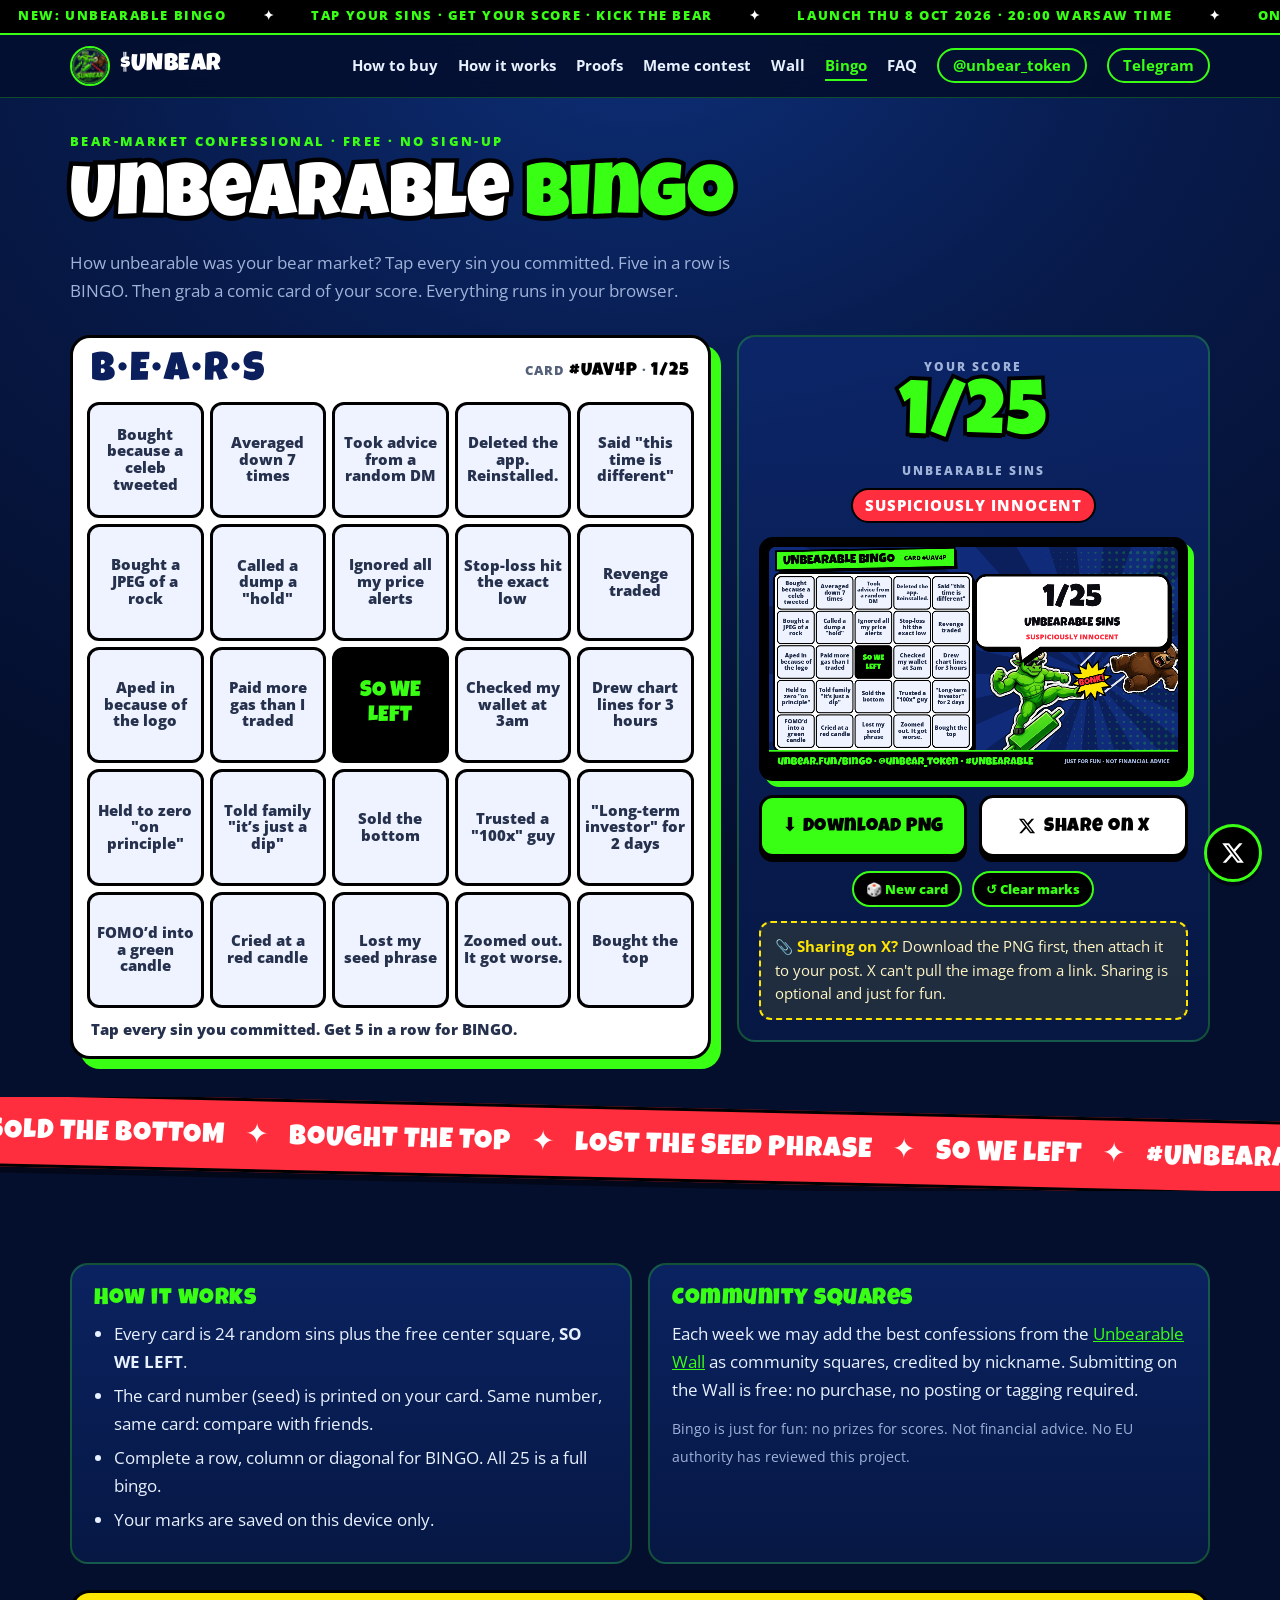
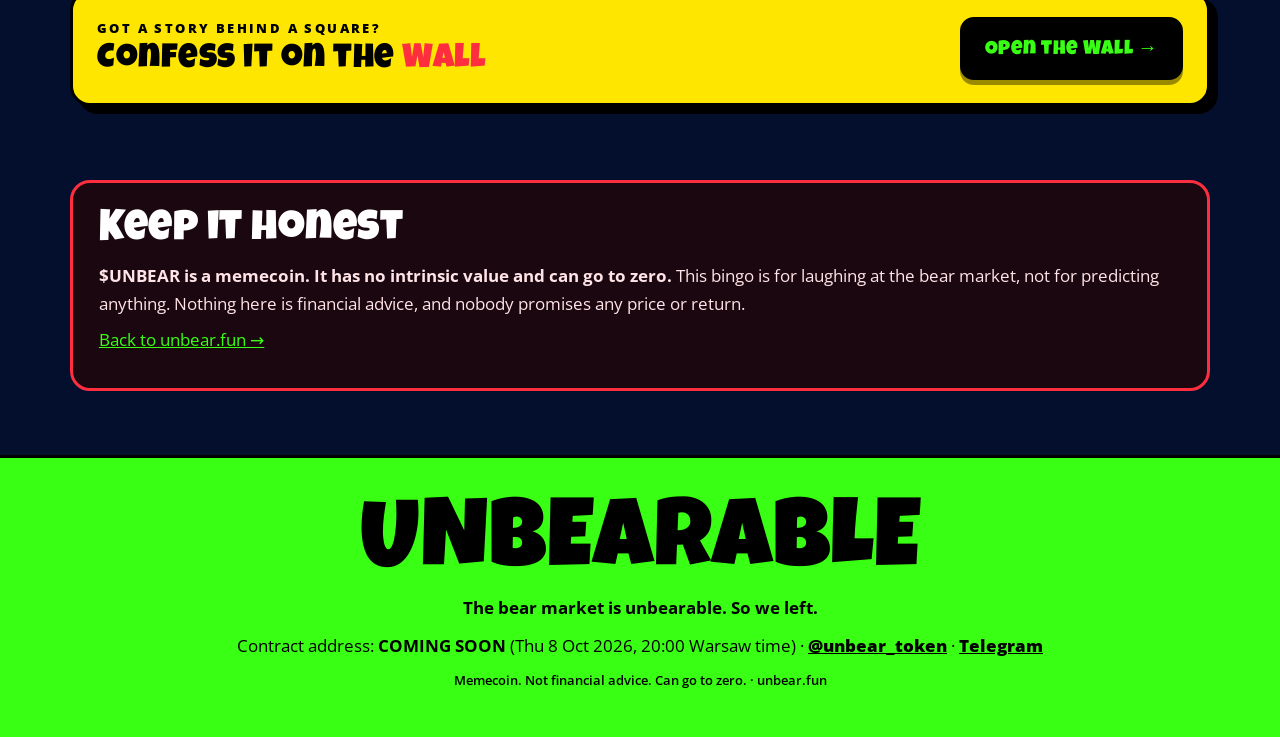
==== bingo.html @ 43e9d3fc "Add Unbearable Bingo: seeded 5x5 bear-market sin card with shareable 1200x675 PNG - bingo.html + bin" ====
<!doctype html>
<html lang="en">
<head>
<meta charset="utf-8">
<meta name="viewport" content="width=device-width, initial-scale=1, viewport-fit=cover">
<title>Unbearable Bingo: how unbearable was your bear market? | $UNBEAR</title>
<meta name="description" content="A 5x5 bingo card of bear-market sins. Tap what you did, get your score and a comic card to share. Free, runs in your browser. #UNBEARABLE">
<meta name="theme-color" content="#040f2e">
<meta name="robots" content="index, follow">
<link rel="canonical" href="https://unbear.fun/bingo.html">
<meta property="og:type" content="website">
<meta property="og:site_name" content="Unbearable ($UNBEAR)">
<meta property="og:url" content="https://unbear.fun/bingo.html">
<meta property="og:title" content="Unbearable Bingo: how unbearable was your bear market?">
<meta property="og:description" content="Sold the bottom? Checked charts at a wedding? Score your bear-market sins out of 25.">
<meta property="og:image" content="https://unbear.fun/og-bingo.jpg">
<meta property="og:image:width" content="1200">
<meta property="og:image:height" content="630">
<meta property="og:image:alt" content="Comic bingo card of bear-market sins with a score, while a green bull kicks a bear out of the frame">
<meta name="twitter:card" content="summary_large_image">
<meta name="twitter:site" content="@unbear_token">
<meta name="twitter:title" content="Unbearable Bingo">
<meta name="twitter:description" content="How unbearable was your bear market? Score your sins out of 25.">
<meta name="twitter:image" content="https://unbear.fun/og-bingo.jpg">
<link rel="icon" href="favicon.ico" sizes="any">
<link rel="icon" type="image/png" sizes="32x32" href="favicon-32.png">
<link rel="apple-touch-icon" href="apple-touch-icon.png">
<link rel="manifest" href="site.webmanifest">
<link rel="preload" href="fonts/luckiest-guy.woff2" as="font" type="font/woff2" crossorigin>
<link rel="preload" href="fonts/opensans-latin.woff2" as="font" type="font/woff2" crossorigin>
<link rel="preload" href="assets/bull_sticker.webp" as="image">
<link rel="preload" href="assets/bear_sticker.webp" as="image">
<link rel="stylesheet" href="styles.css">
</head>
<body class="wall-page bingo-page">
<a class="skip" href="#main">Skip to content</a>

<div class="ticker" aria-label="Announcements">
  <div><span>New: Unbearable Bingo</span><span>Tap your sins · Get your score · Kick the bear</span><span>Launch Thu 8 Oct 2026 · 20:00 Warsaw time</span><span>Only trust unbear.fun + @unbear_token</span><span>Not financial advice</span></div>
  <div aria-hidden="true"><span>New: Unbearable Bingo</span><span>Tap your sins · Get your score · Kick the bear</span><span>Launch Thu 8 Oct 2026 · 20:00 Warsaw time</span><span>Only trust unbear.fun + @unbear_token</span><span>Not financial advice</span></div>
</div>

<header class="hdr"><div class="wrap">
  <a class="brand display" href="./"><img src="favicon-32.png" srcset="icon-192.png 2x" alt="" width="40" height="40">$UNBEAR</a>
  <nav class="links" aria-label="Main"><a href="./#buy">How to buy</a><a href="./#how">How it works</a><a href="./#proofs">Proofs</a><a href="./#contest">Meme contest</a><a href="wall.html">Wall</a><a href="bingo.html" aria-current="page">Bingo</a><a href="./#faq">FAQ</a><a class="xbtn" href="https://x.com/unbear_token" target="_blank" rel="noopener">@unbear_token</a><a class="xbtn" href="https://t.me/unbear_fun" target="_blank" rel="noopener">Telegram</a></nav>
  <button class="burger" type="button" aria-label="Open menu" aria-expanded="false" aria-controls="mmenu"><i></i></button>
</div></header>

<nav class="mmenu" id="mmenu" aria-label="Mobile menu">
  <a href="./#buy"><span>01</span>How to buy</a>
  <a href="./#how"><span>02</span>How it works</a>
  <a href="./#proofs"><span>03</span>Proofs</a>
  <a href="./#contest"><span>04</span>Meme contest</a>
  <a href="wall.html"><span>05</span>The Wall</a>
  <a href="bingo.html" aria-current="page"><span>06</span>Bingo</a>
  <a href="./#faq"><span>07</span>FAQ</a>
  <a href="https://x.com/unbear_token" target="_blank" rel="noopener"><span>08</span>Follow on X</a>
  <a href="https://t.me/unbear_fun" target="_blank" rel="noopener"><span>09</span>Telegram</a>
  <img class="mbear" src="assets/bear_sticker.webp" alt="" width="420" height="399" loading="lazy">
  <div class="mfoot">Contract address: <strong style="color:var(--neon)">COMING SOON</strong> · Thu 8 Oct 2026, 20:00 Warsaw time</div>
</nav>

<main id="main">
<section class="wall-hero" id="play"><div class="wrap">
  <span class="kicker">Bear-market confessional · free · no sign-up</span>
  <h1 class="display wall-title">Unbearable <em>Bingo</em></h1>
  <p class="lead">How unbearable was your bear market? Tap every sin you committed. Five in a row is BINGO. Then grab a comic card of your score. Everything runs in your browser.</p>

  <div class="bingo">
    <div class="bboard">
      <div class="bhead"><span class="display">B·E·A·R·S</span><span class="bseedlbl">Card <b id="bseed">#-----</b> · <b id="bscore2">1/25</b></span></div>
      <div class="bgrid" id="bgrid" role="group" aria-label="Bingo card: tap the sins you committed"></div>
      <p class="bstatus" id="bstatus" role="status" aria-live="polite"></p>
    </div>

    <div class="card bside">
      <div class="bscorebox"><span class="lbl">Your score</span><b class="display" id="bscore">1/25</b><span class="lbl">unbearable sins</span><span class="verdict" id="bverdict">SUSPICIOUSLY INNOCENT</span></div>
      <div class="cardframe"><canvas id="bcard" width="1200" height="675" role="img" aria-label="Preview of your shareable bingo card image"></canvas></div>
      <div class="actions">
        <button class="btn btn-g" type="button" id="dl">⬇ Download PNG</button>
        <a class="btn btn-x" id="xshare" href="https://x.com/intent/post" target="_blank" rel="noopener"><svg viewBox="0 0 24 24" aria-hidden="true"><path d="M18.244 2.25h3.308l-7.227 8.26 8.502 11.24H16.17l-5.214-6.817L4.99 21.75H1.68l7.73-8.835L1.254 2.25H8.08l4.713 6.231zm-1.161 17.52h1.833L7.084 4.126H5.117z"/></svg>Share on X</a>
        <button class="btn btn-o2" type="button" id="wshare" hidden>📲 Share image</button>
      </div>
      <div class="bctl"><button type="button" class="reroll" id="bnew">🎲 New card</button><button type="button" class="reroll" id="breset">↺ Clear marks</button></div>
      <p class="attach">📎 <strong>Sharing on X?</strong> Download the PNG first, then attach it to your post. X can't pull the image from a link. Sharing is optional and just for fun.</p>
    </div>
  </div>
</div></section>

<div class="bandwrap"><div class="band alt" aria-hidden="true"><div><span>SOLD THE BOTTOM<i>✦</i>BOUGHT THE TOP<i>✦</i>LOST THE SEED PHRASE<i>✦</i>SO WE LEFT<i>✦</i>#UNBEARABLE<i>✦</i>NOT FINANCIAL ADVICE<i>✦</i></span></div><div><span>SOLD THE BOTTOM<i>✦</i>BOUGHT THE TOP<i>✦</i>LOST THE SEED PHRASE<i>✦</i>SO WE LEFT<i>✦</i>#UNBEARABLE<i>✦</i>NOT FINANCIAL ADVICE<i>✦</i></span></div></div></div>

<section id="how-bingo"><div class="wrap">
  <div class="split">
    <div class="card">
      <h3>How it works</h3>
      <ul class="clean">
        <li>Every card is 24 random sins plus the free center square, <strong>SO WE LEFT</strong>.</li>
        <li>The card number (seed) is printed on your card. Same number, same card: compare with friends.</li>
        <li>Complete a row, column or diagonal for BINGO. All 25 is a full bingo.</li>
        <li>Your marks are saved on this device only.</li>
      </ul>
    </div>
    <div class="card">
      <h3>Community squares</h3>
      <p>Each week we may add the best confessions from the <a href="wall.html">Unbearable Wall</a> as community squares, credited by nickname. Submitting on the Wall is free: no purchase, no posting or tagging required.</p>
      <small>Bingo is just for fun: no prizes for scores. Not financial advice. No EU authority has reviewed this project.</small>
    </div>
  </div>
  <div class="wallmini">
    <div><span class="kicker">Got a story behind a square?</span><h3 class="display">Confess it on the <em>Wall</em></h3></div>
    <a class="btn btn-g" href="wall.html">Open the Wall →</a>
  </div>
</div></section>

<section class="wall-back" style="padding-top:10px"><div class="wrap">
  <div class="disclaimer">
    <h2 class="display">Keep it honest</h2>
    <p><strong>$UNBEAR is a memecoin. It has no intrinsic value and can go to zero.</strong> This bingo is for laughing at the bear market, not for predicting anything. Nothing here is financial advice, and nobody promises any price or return.</p>
    <p><a href="./">Back to unbear.fun →</a></p>
  </div>
</div></section>
</main>

<footer><div class="wrap">
  <div class="big display">UNBEARABLE</div>
  <div style="font-weight:700">The bear market is unbearable. So we left.</div>
  <div style="margin-top:10px">Contract address: <strong>COMING SOON</strong> (Thu 8 Oct 2026, 20:00 Warsaw time) · <a href="https://x.com/unbear_token" target="_blank" rel="noopener">@unbear_token</a> · <a href="https://t.me/unbear_fun" target="_blank" rel="noopener">Telegram</a></div>
  <div class="fine">Memecoin. Not financial advice. Can go to zero. · unbear.fun</div>
</div></footer>

<a class="fab" href="https://x.com/unbear_token" target="_blank" rel="noopener" aria-label="$UNBEAR on X (@unbear_token)"><svg viewBox="0 0 24 24" aria-hidden="true"><path d="M18.244 2.25h3.308l-7.227 8.26 8.502 11.24H16.17l-5.214-6.817L4.99 21.75H1.68l7.73-8.835L1.254 2.25H8.08l4.713 6.231zm-1.161 17.52h1.833L7.084 4.126H5.117z"/></svg></a>

<nav class="bnav" aria-label="Quick navigation">
  <a href="./"><svg viewBox="0 0 24 24" aria-hidden="true"><path d="M3 11l9-7 9 7v9a1 1 0 0 1-1 1h-5v-6H9v6H4a1 1 0 0 1-1-1z"/></svg>Home</a>
  <a href="./#proofs"><svg viewBox="0 0 24 24" aria-hidden="true"><path d="M12 3l8 4v5c0 5-3.5 8-8 9-4.5-1-8-4-8-9V7z"/><path d="M9 12l2 2 4-4"/></svg>Proofs</a>
  <a href="./#buy" class="buy"><b><svg viewBox="0 0 24 24" aria-hidden="true"><path d="M6 6h15l-1.5 9h-12z"/><path d="M6 6L5 3H2"/><circle cx="9" cy="20" r="1.5"/><circle cx="18" cy="20" r="1.5"/></svg></b><span>Buy</span></a>
  <a href="wall.html"><svg viewBox="0 0 24 24" aria-hidden="true"><path d="M4 5h16v11H9l-5 4z"/><path d="M8 9h8M8 12h5"/></svg>Wall</a>
  <a href="bingo.html" class="on" aria-current="page"><svg viewBox="0 0 24 24" aria-hidden="true"><rect x="3" y="3" width="18" height="18" rx="3"/><path d="M9 3v18M15 3v18M3 9h18M3 15h18"/></svg>Bingo</a>
  <a href="https://x.com/unbear_token" target="_blank" rel="noopener"><svg class="xlogo" viewBox="0 0 24 24" aria-hidden="true"><path d="M18.244 2.25h3.308l-7.227 8.26 8.502 11.24H16.17l-5.214-6.817L4.99 21.75H1.68l7.73-8.835L1.254 2.25H8.08l4.713 6.231zm-1.161 17.52h1.833L7.084 4.126H5.117z"/></svg>Follow</a>
</nav>
<div class="toast" id="toast" role="status" aria-live="polite"></div>
<script src="bingo.js" defer></script>
</body>
</html>
---- styles.css ----
/* Fonts: Luckiest Guy (Astigmatic, Apache 2.0), Open Sans (SIL OFL 1.1, from the BleameX theme typography) */
@font-face{font-family:"Luckiest Guy";src:url(fonts/luckiest-guy.woff2) format("woff2");font-display:swap}
@font-face{font-family:"Open Sans";font-weight:300 800;font-display:swap;src:url(fonts/opensans-latin.woff2) format("woff2");unicode-range:U+0000-00FF,U+0131,U+0152-0153,U+02BB-02BC,U+02C6,U+02DA,U+02DC,U+0304,U+0308,U+0329,U+2000-206F,U+20AC,U+2122,U+2191,U+2193,U+2212,U+2215,U+FEFF,U+FFFD}
@font-face{font-family:"Open Sans";font-weight:300 800;font-display:swap;src:url(fonts/opensans-latin-ext.woff2) format("woff2");unicode-range:U+0100-02BA,U+02BD-02C5,U+02C7-02CC,U+02CE-02D7,U+02DD-02FF,U+1D00-1DBF,U+1E00-1E9F,U+1EF2-1EFF,U+2020,U+20A0-20AB,U+20AD-20C0,U+2113,U+2C60-2C7F,U+A720-A7FF}

/* Brand tokens + motion tokens borrowed from the BleameX (Dawn-based) theme */
:root{
  --navy:#040f2e;--navy2:#071a4a;--neon:#39ff14;--mint:#eaffe3;--red:#ff2e3f;--yellow:#ffe600;--text:#e8f1ff;--muted:#9fb3d9;--line:rgba(57,255,20,.25);
  --page-width:1180px;--media-radius:22px;--card-radius:18px;
  --duration-short:100ms;--duration-default:200ms;--duration-medium:300ms;--duration-long:500ms;--duration-extra-long:600ms;--duration-extended:3s;
  --ease-out-slow:cubic-bezier(0,0,.3,1);
  --animation-slide-in:slideIn var(--duration-extra-long) var(--ease-out-slow) forwards;
  --animation-fade-in:fadeIn var(--duration-extra-long) var(--ease-out-slow);
  --marquee-speed:28s;--nav-h:62px;--bottom-nav-h:0px;
}
*{box-sizing:border-box}
html{scroll-behavior:smooth;background:var(--navy);-webkit-text-size-adjust:100%;overflow-x:hidden}
@supports (overflow:clip){html{overflow-x:clip}}
body{margin:0;min-height:100vh;background:var(--navy) radial-gradient(ellipse 1400px 1100px at 50% 0,#0d2f78 0%,var(--navy2) 40%,var(--navy) 80%) no-repeat;color:var(--text);font:400 17px/1.65 "Open Sans",system-ui,-apple-system,"Segoe UI",Roboto,Arial,sans-serif;padding-bottom:var(--bottom-nav-h)}
body::before{content:"";position:fixed;inset:0;pointer-events:none;background-image:linear-gradient(rgba(57,255,20,.05) 1px,transparent 1px),linear-gradient(90deg,rgba(57,255,20,.05) 1px,transparent 1px);background-size:48px 48px;z-index:-1}
a{color:var(--neon)}
img{max-width:100%}
button{font:inherit}
.wrap{max-width:var(--page-width);margin:0 auto;padding:0 20px}
.display{font-family:"Luckiest Guy",Impact,system-ui,sans-serif;letter-spacing:.5px;font-weight:400}
.stroke{paint-order:stroke fill;-webkit-text-stroke:.14em #000;text-shadow:0 .08em 0 #000}
.sr{position:absolute!important;width:1px;height:1px;overflow:hidden;clip:rect(0 0 0 0);white-space:nowrap}
.skip{position:absolute;left:-999px;top:0;background:var(--neon);color:#000;padding:8px 12px;z-index:100}
.skip:focus{left:8px;top:8px}
:focus-visible{outline:3px solid var(--yellow);outline-offset:3px}

/* Announcement ticker (BleameX "Scrolling Banner" marquee) */
.ticker{display:flex;overflow:hidden;white-space:nowrap;background:#000;color:var(--neon);border-bottom:2px solid var(--neon);font:800 12.5px/1 "Open Sans",sans-serif;letter-spacing:1.6px;text-transform:uppercase}
.ticker>div{display:flex;flex-shrink:0;align-items:center;will-change:transform;animation:marquee-left var(--marquee-speed) linear infinite}
.ticker:hover>div{animation-play-state:paused}
.ticker span{display:inline-flex;align-items:center;padding:10px 18px}
.ticker span::after{content:"✦";margin-left:36px;color:#fff}
@keyframes marquee-left{0%{transform:translate(0)}to{transform:translate(-100%)}}
@keyframes marquee-right{0%{transform:translate(-100%)}to{transform:translate(0)}}

/* Header */
.hdr{position:sticky;top:0;z-index:30;background:rgba(4,15,46,.9);backdrop-filter:blur(10px);-webkit-backdrop-filter:blur(10px);border-bottom:1px solid var(--line)}
.hdr .wrap{display:flex;align-items:center;justify-content:space-between;height:var(--nav-h);gap:12px}
.brand{display:flex;align-items:center;gap:10px;text-decoration:none;color:#fff;font-size:24px;flex-shrink:0}
.brand img{width:40px;height:40px;border-radius:50%;border:2px solid var(--neon)}
.links{display:flex;gap:20px;font-weight:700;font-size:14.5px;align-items:center}
.links a{color:var(--text);text-decoration:none;position:relative}
.links a:not(.xbtn)::after{content:"";position:absolute;left:0;right:0;bottom:-4px;height:2px;background:var(--neon);transform:scaleX(0);transform-origin:left;transition:transform var(--duration-medium) var(--ease-out-slow)}
.links a:hover::after{transform:scaleX(1)}
.xbtn{border:2px solid var(--neon);border-radius:999px;padding:4px 14px;color:var(--neon)!important}
.burger{display:none;width:48px;height:48px;border-radius:14px;border:2px solid var(--neon);background:#000;align-items:center;justify-content:center;cursor:pointer;padding:0}
.burger i,.burger i::before,.burger i::after{display:block;width:22px;height:3px;border-radius:3px;background:var(--neon);position:relative;transition:transform var(--duration-medium) ease,background var(--duration-medium)}
.burger i::before,.burger i::after{content:"";position:absolute;left:0}
.burger i::before{top:-7px}.burger i::after{top:7px}
.menu-open .burger i{background:transparent}
.menu-open .burger i::before{transform:translateY(7px) rotate(45deg)}
.menu-open .burger i::after{transform:translateY(-7px) rotate(-45deg)}

/* Full-screen menu (mobile) */
.mmenu{position:fixed;inset:0;overflow:hidden;z-index:25;background:radial-gradient(circle at 80% 0,#0d2f78,var(--navy) 70%);padding:calc(var(--nav-h) + 30px) 26px 40px;display:flex;flex-direction:column;gap:6px;clip-path:circle(0 at calc(100% - 44px) 31px);transition:clip-path .55s var(--ease-out-slow),visibility 0s .55s;visibility:hidden;overflow-y:auto}
.menu-open .mmenu{clip-path:circle(150% at calc(100% - 44px) 31px);visibility:visible;transition:clip-path .55s var(--ease-out-slow)}
.mmenu a{font-family:"Luckiest Guy",Impact,sans-serif;font-size:42px;line-height:1.25;color:#fff;text-decoration:none;opacity:0;transform:translateX(-30px);transition:opacity .4s ease,transform .4s var(--ease-out-slow)}
.mmenu a span{color:var(--neon);font-size:18px;margin-right:12px;vertical-align:middle;font-family:"Open Sans",sans-serif;font-weight:800}
.menu-open .mmenu a{opacity:1;transform:none}
.menu-open .mmenu a:nth-child(1){transition-delay:.12s}.menu-open .mmenu a:nth-child(2){transition-delay:.17s}.menu-open .mmenu a:nth-child(3){transition-delay:.22s}.menu-open .mmenu a:nth-child(4){transition-delay:.27s}.menu-open .mmenu a:nth-child(5){transition-delay:.32s}.menu-open .mmenu a:nth-child(6){transition-delay:.37s}
.mmenu .mfoot{margin-top:auto;color:var(--muted);font-size:14px;position:relative;z-index:1}
.mmenu .mbear{position:absolute;right:-30px;bottom:90px;width:170px;height:auto;opacity:.9;transform:rotate(-14deg)}

/* Hero */
.hero{padding:44px 0 34px;position:relative;overflow-x:clip}
.hero-grid{display:grid;grid-template-columns:1.12fr .88fr;gap:20px;align-items:center}
.hero h1{margin:10px 0 6px;font-size:clamp(46px,6.2vw,92px);white-space:nowrap;line-height:.95;color:var(--neon)}
.hero h1 .l{display:inline-block;animation:drop .7s var(--ease-out-slow) both;animation-delay:calc(var(--i)*45ms)}
@keyframes drop{from{transform:translateY(-40px) rotate(-8deg);opacity:0}to{transform:none;opacity:1}}
.eyebrow{display:inline-flex;align-items:center;gap:8px;font-weight:800;font-size:12.5px;letter-spacing:2px;text-transform:uppercase;border:2px solid var(--neon);border-radius:999px;padding:5px 12px;background:rgba(0,0,0,.35)}
.eyebrow b{width:8px;height:8px;border-radius:50%;background:var(--neon);box-shadow:0 0 0 0 rgba(57,255,20,.7);animation:ping 1.6s infinite}
@keyframes ping{70%{box-shadow:0 0 0 10px rgba(57,255,20,0)}100%{box-shadow:0 0 0 0 rgba(57,255,20,0)}}
.tagline{font-size:clamp(22px,3.4vw,36px);color:#fff;margin:6px 0 0;line-height:1.12}
.tagline span{color:var(--neon)}
.sub{color:var(--muted);margin:16px 0 0;max-width:600px}
.launch{margin:22px 0 0;max-width:600px;background:rgba(2,10,34,.8);border:2px solid var(--line);border-radius:var(--card-radius);padding:14px 16px}
.launch .when{font-size:clamp(19px,2.6vw,26px);color:#fff}
.launch .when b{color:var(--neon);font-weight:400}
.launch .tz{color:var(--muted);font-size:13.5px}
.count{display:flex;gap:10px;margin-top:10px;flex-wrap:wrap}
.count div{min-width:72px;background:#020a22;border:2px solid var(--neon);border-radius:12px;padding:6px 8px;text-align:center}
.count b{display:block;font-family:"Luckiest Guy",Impact,sans-serif;font-weight:400;font-size:30px;line-height:1.1;color:var(--neon);font-variant-numeric:tabular-nums}
.count span{font-size:10.5px;font-weight:700;letter-spacing:1.5px;text-transform:uppercase;color:var(--muted)}
.cta{display:flex;gap:12px;flex-wrap:wrap;margin-top:22px}
.btn{display:inline-flex;align-items:center;justify-content:center;gap:8px;font-family:"Luckiest Guy",Impact,sans-serif;font-size:20px;letter-spacing:.5px;padding:14px 22px 10px;border-radius:14px;border:3px solid #000;text-decoration:none;box-shadow:0 5px 0 #000;transition:transform var(--duration-default) ease,box-shadow var(--duration-default) ease;cursor:pointer;-webkit-tap-highlight-color:transparent}
.btn:active{transform:translateY(4px)!important;box-shadow:0 1px 0 #000}
.btn-g{background:var(--neon);color:#000}
.btn-o{background:transparent;color:var(--neon);border-color:var(--neon);box-shadow:0 5px 0 rgba(57,255,20,.35)}
.stage{position:relative;height:min(480px,86vw);max-width:520px;margin:0 auto;width:100%}
.stage .sun{position:absolute;inset:6% 4%;border-radius:50%;background:radial-gradient(circle,rgba(57,255,20,.3),rgba(57,255,20,0) 65%)}
.stage .ring{position:absolute;inset:14%;border:3px dashed rgba(57,255,20,.35);border-radius:50%;animation:spin 40s linear infinite}
@keyframes spin{to{transform:rotate(360deg)}}
.stage .bull{position:absolute;left:0;bottom:2%;width:66%;height:auto;filter:drop-shadow(0 10px 0 rgba(0,0,0,.5));transform-origin:30% 90%;animation:kick 2.6s ease-in-out infinite;cursor:pointer}
.stage .bear{position:absolute;right:0;top:4%;width:44%;height:auto;filter:drop-shadow(0 10px 0 rgba(0,0,0,.5));animation:fly 2.6s ease-in-out infinite}
.stage .pow{position:absolute;right:28%;top:34%;font-family:"Luckiest Guy",Impact,sans-serif;font-size:clamp(28px,5vw,46px);color:var(--yellow);paint-order:stroke fill;-webkit-text-stroke:6px #000;transform:rotate(-12deg);animation:pow 2.6s ease-in-out infinite;pointer-events:none}
.stage .badge-spin{position:absolute;left:2%;top:4%;width:118px;height:118px;animation:spin 14s linear infinite}
.stage .badge-spin text{font:800 11px "Open Sans",sans-serif;letter-spacing:0;fill:#fff;text-transform:uppercase}
.stage .badge-spin .dot{fill:var(--neon)}
@keyframes kick{0%,100%{transform:rotate(0)}40%{transform:rotate(-6deg)}50%{transform:rotate(3deg)}}
@keyframes fly{0%,35%{transform:translate(-8%,8%) rotate(0)}55%{transform:translate(6%,-6%) rotate(14deg)}100%{transform:translate(-8%,8%) rotate(0)}}
@keyframes pow{0%,38%{opacity:0;transform:rotate(-12deg) scale(.4)}48%{opacity:1;transform:rotate(-12deg) scale(1.15)}70%{opacity:1;transform:rotate(-12deg) scale(1)}85%,100%{opacity:0}}
.wiggle{animation:wiggle .5s ease-in-out!important}
@keyframes wiggle{25%{transform:rotate(-8deg) scale(1.06)}75%{transform:rotate(8deg) scale(1.06)}}

/* Tilted marquee bands */
.bandwrap{overflow:hidden;padding:10px 0;margin:8px 0}
.band{position:relative;overflow:hidden;background:var(--neon);color:#000;border-top:3px solid #000;border-bottom:3px solid #000;transform:rotate(-1.6deg);margin:0 -12px;z-index:2;box-shadow:0 6px 0 rgba(0,0,0,.45);display:flex}
.band.alt{background:var(--red);color:#fff;transform:rotate(1.3deg)}
.band>div{display:flex;flex-shrink:0;animation:marquee-left 34s linear infinite}
.band.alt>div{animation-name:marquee-right;animation-duration:40s}
.band:hover>div{animation-play-state:paused}
.band span{font-family:"Luckiest Guy",Impact,sans-serif;font-size:clamp(19px,2.8vw,28px);letter-spacing:1px;padding:13px 0 9px;white-space:nowrap}
.band span i{font-style:normal;margin:0 20px}

/* Sections */
section{padding:64px 0;scroll-margin-top:calc(var(--nav-h) + 10px);position:relative}
.kicker{display:inline-block;font-weight:800;font-size:12.5px;letter-spacing:2.4px;text-transform:uppercase;color:var(--neon);margin-bottom:8px}
h2{font-size:clamp(34px,5.6vw,58px);margin:0 0 10px;color:#fff;line-height:1.02}
h2 em{font-style:normal;color:var(--neon)}
.lead{color:var(--muted);margin:0 0 30px;max-width:720px}
.grid{display:grid;gap:16px;grid-template-columns:repeat(auto-fit,minmax(min(100%,240px),1fr))}
.card{position:relative;background:linear-gradient(180deg,rgba(13,40,110,.78),rgba(8,26,74,.78));border:2px solid var(--line);border-radius:var(--card-radius);padding:22px;min-width:0;overflow:hidden}
.card h3{margin:0 0 6px;font-family:"Luckiest Guy",Impact,sans-serif;font-weight:400;font-size:23px;letter-spacing:.5px;color:var(--neon);line-height:1.15}
.card p{margin:0 0 10px}
.card small{color:var(--muted)}
/* "3D lift" hover (pattern adapted from Dawn-based BleameX) + CSS sparkle (mouse pointers only) */
@media (prefers-reduced-motion:no-preference) and (hover:hover){
  .lift{transition:transform var(--duration-long) ease,box-shadow var(--duration-long) ease,border-color var(--duration-long);transform-origin:center}
  .lift:hover{transition:transform var(--duration-extended) ease,box-shadow var(--duration-long) ease;transform:rotate(1deg) translateY(-4px);border-color:rgba(57,255,20,.7);box-shadow:-1rem -1rem 1rem -1rem rgba(0,0,0,.05),1rem 1rem 1rem -1rem rgba(0,0,0,.05),0 2rem 3.5rem -2rem rgba(0,0,0,.8),0 0 0 1px rgba(57,255,20,.2)}
  .lift::after{content:"";position:absolute;inset:0;pointer-events:none;border-radius:inherit;z-index:2}
  .lift:hover::after{background-image:radial-gradient(circle,#fff 0 1.5px,transparent 2.5px),radial-gradient(circle,#b8ffa8 0 1px,transparent 2px),radial-gradient(circle,#fff 0 1px,transparent 2px);background-size:90px 90px,130px 130px,60px 60px;background-position:0 0,40px 60px,20px 35px;mix-blend-mode:color-dodge;opacity:.55;animation:sparkle 1.6s linear infinite}
  @keyframes sparkle{50%{opacity:.25}to{background-position:0 -90px,40px -70px,20px -25px}}
  .btn:hover{transform:translateY(-2px) rotate(-1deg)}
}
.step{padding-top:68px}
.step .n{position:absolute;top:16px;left:22px;width:38px;height:38px;border-radius:50%;display:grid;place-items:center;background:var(--neon);color:#000;border:3px solid #000;font-family:"Luckiest Guy",Impact,sans-serif;font-size:19px;padding-top:3px}
.step .emo{position:absolute;right:16px;top:12px;font-size:34px;filter:drop-shadow(0 3px 0 #000)}
.verify{display:inline-flex;align-items:center;gap:6px;font-weight:800;font-size:14px;text-decoration:none;border-bottom:2px solid var(--neon)}
.mono{font-family:ui-monospace,SFMono-Regular,Menlo,Consolas,monospace;font-size:.9em;background:rgba(57,255,20,.1);padding:2px 6px;border-radius:6px;overflow-wrap:anywhere;word-break:break-all}

/* Contract box (tap to copy; placeholder until launch) */
.ca{margin-top:24px;display:block;width:100%;background:#020a22;border:3px dashed var(--neon);border-radius:var(--card-radius);padding:22px 18px;text-align:center;color:var(--text);cursor:pointer;position:relative;overflow:hidden;-webkit-tap-highlight-color:transparent;transition:transform var(--duration-default)}
.ca:active{transform:scale(.985)}
.ca::before{content:"";position:absolute;inset:-40% -10%;background:linear-gradient(100deg,transparent 40%,rgba(57,255,20,.18) 50%,transparent 60%);animation:sheen 3.6s ease-in-out infinite;pointer-events:none}
@keyframes sheen{from{transform:translateX(-60%)}to{transform:translateX(60%)}}
.ca>span,.ca>strong{position:relative}
.ca .lbl{font-weight:800;letter-spacing:1.6px;font-size:12.5px;color:var(--muted);text-transform:uppercase}
.ca .soon{display:block;font-size:clamp(30px,6.4vw,62px);line-height:1.05;color:var(--neon);margin:8px 0 2px}
.ca .pl{display:block;color:var(--muted);font-size:14px}
.ca .note{display:block;margin:10px auto 0;max-width:640px;font-size:15.5px}
.ca .tap{display:inline-block;margin-top:12px;font-weight:800;font-size:13px;letter-spacing:1px;text-transform:uppercase;background:var(--neon);color:#000;border:2px solid #000;border-radius:10px;padding:7px 14px;box-shadow:0 3px 0 #000}
.warn{margin-top:14px;padding:16px 18px;border-radius:14px;background:#1a0710;border:2px solid var(--red);color:#ffe3e6;font-size:15.5px}
.warn strong{color:#fff}

/* How it works */
.split{display:grid;grid-template-columns:1fr 1fr;gap:16px}
.bar{display:flex;height:40px;border-radius:12px;overflow:hidden;border:3px solid #000;margin:12px 0 8px;font-weight:800;font-size:13px;background:#020a22}
.bar div{display:grid;place-items:center;color:#000;padding:0;text-align:center;white-space:nowrap;overflow:hidden;width:0;transition:width 1.1s var(--ease-out-slow)}
.bar .b1{background:var(--neon)}.bar .b2{background:#8fd3ff;transition-delay:.25s}
.in .bar div{width:50%}
ul.clean{margin:0;padding-left:20px}
ul.clean li{margin:6px 0}

/* Comparison (BleameX comparison section, reimagined as a pledge table) */
.light{background:var(--mint);color:#08122e;border-top:3px solid #000;border-bottom:3px solid #000}
.light h2{color:#08122e}.light h2 em{color:#0b8a00}
.light .lead{color:#3b4a6b}
.light .kicker{color:#0b8a00}
.compare{display:grid;grid-template-columns:.9fr 1.1fr;gap:34px;align-items:center}
.ctable{width:100%;border-collapse:separate;border-spacing:0;background:#fff;border:3px solid #000;border-radius:20px;overflow:hidden;box-shadow:8px 8px 0 #000}
.ctable th,.ctable td{padding:14px 16px;border-bottom:2px solid #e3eadf;text-align:left;font-size:16px}
.ctable tr:last-child td{border-bottom:0}
.ctable thead th{background:#08122e;color:#fff;font-family:"Luckiest Guy",Impact,sans-serif;font-weight:400;font-size:18px;letter-spacing:.5px}
.ctable thead th.us{background:var(--neon);color:#000;text-align:center;width:120px}
.ctable td.v{text-align:center;background:#f3fff0;width:120px}
.ctable td.no{background:#fff1f2}
.ck,.xx{display:inline-grid;place-items:center;width:34px;height:34px;border-radius:50%;border:2px solid #000;font-weight:900;font-size:18px;line-height:1}
.ck{background:var(--neon);color:#000}.xx{background:var(--red);color:#fff}
.compare .stick{width:170px;transform:rotate(-8deg);margin-top:18px;cursor:pointer}

/* Proofs */
.tag{display:inline-block;font-size:11px;font-weight:800;letter-spacing:1.5px;text-transform:uppercase;padding:3px 9px;border-radius:999px;background:rgba(255,255,255,.08);color:var(--muted);margin-bottom:10px}
.tag.live{background:rgba(57,255,20,.15);color:var(--neon)}
.tag.live::before{content:"● ";animation:blink 1.4s infinite}
@keyframes blink{50%{opacity:.2}}
.wallet{display:flex;flex-wrap:wrap;gap:8px;align-items:center;margin:4px 0 12px}
.copy{font:800 13px "Open Sans",sans-serif;padding:8px 14px;border-radius:10px;border:2px solid #000;background:var(--neon);color:#000;cursor:pointer;box-shadow:0 3px 0 #000;min-height:40px}
.copy.done{background:#fff}
.tablewrap{overflow-x:auto;border-radius:var(--card-radius);border:2px solid var(--line);-webkit-overflow-scrolling:touch}
.burn{width:100%;border-collapse:collapse;min-width:560px;background:rgba(2,10,34,.8)}
.burn th,.burn td{padding:13px 15px;text-align:left;border-bottom:1px solid rgba(57,255,20,.15);font-size:15px}
.burn th{font-family:"Luckiest Guy",Impact,sans-serif;font-weight:400;letter-spacing:.5px;color:var(--neon);background:rgba(57,255,20,.08);font-size:17px}
.burn td.empty{color:var(--muted);text-align:center;padding:30px 15px}

/* Meme contest: feature + slider (BleameX/Dawn slider pattern) */
.feature{display:grid;grid-template-columns:1fr 1fr;gap:34px;align-items:center;margin-bottom:34px}
.zoom{overflow:hidden;border-radius:var(--media-radius);border:3px solid #000;box-shadow:10px 10px 0 var(--neon);transform:rotate(-1.5deg);position:relative}
.zoom img{display:block;width:100%;height:auto;scale:var(--zoom-in-ratio,1);transition:scale var(--duration-short) linear}
.fimg{position:relative}
.fimg .badge{position:absolute;right:-14px;top:-26px;width:130px;height:auto;transform:rotate(10deg);z-index:3;cursor:pointer}
.slider{display:flex;gap:16px;overflow-x:auto;scroll-snap-type:x mandatory;scroll-behavior:smooth;padding:6px 2px 18px;scrollbar-width:none;-webkit-overflow-scrolling:touch}
.slider::-webkit-scrollbar{display:none}
.slide{flex:0 0 calc((100% - 48px)/4);scroll-snap-align:start;margin:0;border-radius:18px;overflow:hidden;border:2px solid var(--line);background:#020a22;transition:transform var(--duration-long) var(--ease-out-slow),border-color var(--duration-long)}
.slide img{display:block;width:100%;height:auto;aspect-ratio:1/1}
.slide figcaption{padding:10px 12px;font-weight:700;font-size:14px;color:var(--muted)}
@media (hover:hover){.slide:hover{transform:translateY(-6px) rotate(-1deg);border-color:var(--neon)}}
.slider-ctl{display:flex;align-items:center;justify-content:center;gap:14px;margin-top:6px}
.slider-ctl button{width:46px;height:46px;border-radius:50%;border:2px solid var(--neon);background:#000;color:var(--neon);font-size:20px;cursor:pointer}
.slider-ctl button:disabled{opacity:.35;cursor:default}
.slider-ctl .counter{font-weight:800;font-variant-numeric:tabular-nums;min-width:74px;text-align:center}
.dots{display:none;gap:8px;justify-content:center}
.dots i{width:9px;height:9px;border-radius:9px;background:rgba(255,255,255,.25);transition:width var(--duration-medium),background var(--duration-medium)}
.dots i.on{width:26px;background:var(--neon)}

/* FAQ accordion */
.faq{max-width:860px}
.faq details{border:2px solid var(--line);border-radius:16px;background:rgba(2,10,34,.7);margin-bottom:12px;overflow:hidden;transition:border-color var(--duration-medium)}
.faq details[open]{border-color:var(--neon)}
.faq summary{list-style:none;cursor:pointer;padding:18px 58px 18px 20px;font-weight:800;font-size:17px;position:relative;-webkit-tap-highlight-color:transparent}
.faq summary::-webkit-details-marker{display:none}
.faq summary::after{content:"+";position:absolute;right:16px;top:50%;width:32px;height:32px;margin-top:-16px;border-radius:50%;background:var(--neon);color:#000;display:grid;place-items:center;font-size:22px;font-weight:900;transition:transform var(--duration-medium) ease}
.faq details[open] summary::after{transform:rotate(135deg)}
.faq .a{padding:0 20px 18px;color:var(--muted)}
.faq details[open] .a{animation:fadeIn var(--duration-extra-long) var(--ease-out-slow)}

/* Links, disclaimer, footer */
.links-grid a.card{text-decoration:none;display:block;color:var(--text)}
.links-grid .u{color:var(--muted);font-size:13px;overflow-wrap:anywhere}
.disclaimer{background:#1a0710;border:3px solid var(--red);border-radius:20px;padding:26px}
.disclaimer h2{font-size:clamp(28px,5vw,42px)}
.disclaimer p{margin:8px 0;color:#ffe3e6}
footer{background:var(--neon);color:#000;border-top:3px solid #000;padding:40px 0 46px;text-align:center}
footer .big{font-size:clamp(40px,9vw,96px);line-height:1;color:#000}
footer a{color:#000;font-weight:800}
footer .fine{font-size:13px;margin-top:10px;font-weight:600}
.fab{position:fixed;right:18px;bottom:18px;z-index:20;width:58px;height:58px;border-radius:50%;display:grid;place-items:center;background:#000;border:3px solid var(--neon);box-shadow:0 4px 0 rgba(0,0,0,.5);transition:transform var(--duration-medium)}
.fab:hover{transform:scale(1.08) rotate(-6deg)}
.fab-telegram{bottom:88px}
.fab svg{width:24px;height:24px;fill:#fff}
.mcount,.bnav,.toast{display:none}

/* Scroll reveal (BleameX/Dawn scroll-trigger classes) */
@media (prefers-reduced-motion:no-preference){
  .scroll-trigger.animate--slide-in,.scroll-trigger.animate--fade-in{opacity:.01}
  .scroll-trigger.animate--slide-in{transform:translateY(2rem)}
  .scroll-trigger:not(.scroll-trigger--offscreen).animate--fade-in{opacity:1;animation:var(--animation-fade-in)}
  .scroll-trigger:not(.scroll-trigger--offscreen).animate--slide-in{animation:var(--animation-slide-in);animation-delay:calc(var(--animation-order,0)*75ms)}
}
@keyframes slideIn{from{transform:translateY(2rem);opacity:.01}to{transform:translateY(0);opacity:1}}
@keyframes fadeIn{from{opacity:.01}to{opacity:1}}
.no-js .scroll-trigger{opacity:1!important;transform:none!important}

/* Tablet */
@media (max-width:980px){
  .links a:not(.xbtn){display:none}
  .slide{flex-basis:calc((100% - 32px)/3)}
}

/* Dedicated mobile experience (<= 760px) */
@media (max-width:760px){
  :root{--nav-h:58px;--bottom-nav-h:calc(74px + env(safe-area-inset-bottom))}
  body{font-size:16px}
  .wrap{padding:0 16px}
  .links{display:none}
  .burger{display:inline-flex}
  .brand{font-size:22px}
  .fab{display:none}
  section{padding:48px 0}
  .hero{padding:10px 0 26px;text-align:center}
  .hero-grid{grid-template-columns:1fr;gap:0}
  .stage{order:-1;height:min(320px,80vw);max-width:360px}
  .stage .badge-spin{width:88px;height:88px;left:0;top:0}
  .hero h1{font-size:clamp(48px,15vw,72px);margin-top:12px}
  .eyebrow{font-size:10.5px;letter-spacing:1.4px}
  .sub{margin:14px auto 0;font-size:15.5px}
  .launch{margin:18px auto 0;padding:12px}
  .count{justify-content:center;gap:8px;flex-wrap:nowrap}
  .count div{min-width:0;flex:1}
  .count b{font-size:26px}
  .cta{flex-direction:column;gap:14px}
  .cta .btn{width:100%;padding:17px 20px 13px;font-size:21px}
  .band{margin:12px -12px}
  .band span{font-size:19px}
  h2{font-size:clamp(34px,10vw,46px)}
  .lead{font-size:15.5px}
  /* step cards -> compact vertical timeline */
  #buy .grid{gap:0;position:relative}
  #buy .grid::before{content:"";position:absolute;left:18px;top:20px;bottom:24px;width:3px;background:linear-gradient(var(--neon),rgba(57,255,20,.1))}
  #buy .step{background:none;border:0;padding:4px 0 20px 56px;border-radius:0;overflow:visible;box-shadow:none}
  #buy .step .n{left:0;top:2px}
  #buy .step .emo{display:none}
  .ca{padding:20px 14px}
  .ca .tap{font-size:14px;padding:11px 20px}
  .split,.compare,.feature{grid-template-columns:1fr;gap:18px}
  .compare .stick{display:none}
  .ctable th,.ctable td{padding:12px 10px;font-size:14.5px}
  .ctable thead th.us,.ctable td.v{width:78px}
  .ctable{box-shadow:5px 5px 0 #000}
  /* swipeable carousel: peeking slides + dots */
  .slider{margin:0 -16px;padding:6px 16px 14px;scroll-padding:0 16px;gap:12px}
  .slide{flex-basis:78%}
  .slider-ctl{display:none}
  .dots{display:flex}
  .fimg .badge{width:96px;right:-6px;top:-20px}
  .faq summary{font-size:16px;padding:16px 56px 16px 16px;min-height:56px}
  /* touch feedback: cards glow when scrolled into view; press state */
  .card{transition:border-color .6s ease,box-shadow .6s ease,transform var(--duration-default)}
  .card.seen{border-color:rgba(57,255,20,.6);box-shadow:0 0 0 1px rgba(57,255,20,.15),0 10px 30px -12px rgba(57,255,20,.35)}
  .card:active{transform:scale(.98)}
  /* compact sticky countdown under the header */
  .mcount{display:flex;position:fixed;left:0;right:0;top:var(--nav-h);z-index:24;align-items:center;justify-content:space-between;gap:8px;padding:7px 14px;background:#000;border-bottom:2px solid var(--neon);font-weight:800;font-size:12.5px;transform:translateY(-130%);opacity:0;visibility:hidden;transition:transform var(--duration-long) var(--ease-out-slow),opacity .25s ease,visibility 0s linear .5s}
  .mcount.show{transform:none;opacity:1;visibility:visible;transition:transform var(--duration-long) var(--ease-out-slow),opacity .25s ease,visibility 0s}
  .mcount .t{font-family:"Luckiest Guy",Impact,sans-serif;font-weight:400;font-size:18px;color:var(--neon);font-variant-numeric:tabular-nums;letter-spacing:.5px}
  .mcount a{color:#000;background:var(--neon);border-radius:8px;padding:5px 10px;text-decoration:none;font-size:12px;white-space:nowrap}
  /* thumb-friendly bottom nav with raised Buy button */
  .bnav{display:grid;grid-template-columns:repeat(6,1fr);align-items:end;position:fixed;left:0;right:0;bottom:0;z-index:26;height:var(--bottom-nav-h);padding:0 6px env(safe-area-inset-bottom);background:rgba(2,8,28,.96);backdrop-filter:blur(10px);-webkit-backdrop-filter:blur(10px);border-top:2px solid var(--neon)}
  .bnav a{display:flex;flex-direction:column;align-items:center;justify-content:center;gap:3px;height:72px;color:var(--muted);text-decoration:none;font-size:11px;font-weight:800;letter-spacing:.3px;-webkit-tap-highlight-color:transparent;transition:color var(--duration-medium)}
  .bnav a svg{width:24px;height:24px;fill:none;stroke:currentColor;stroke-width:2.2;stroke-linecap:round;stroke-linejoin:round;transition:transform var(--duration-medium)}
  .bnav a svg.xlogo,.bnav a svg.tlogo{fill:currentColor;stroke:none;width:21px;height:21px;margin:1px 0 2px}
  .bnav a.on{color:var(--neon)}
  .bnav a.on svg{transform:translateY(-2px)}
  .bnav a:active svg{transform:scale(.85)}
  .bnav .buy{position:relative;justify-content:flex-end;padding-bottom:10px}
  .bnav .buy b{position:absolute;top:-24px;left:50%;margin-left:-32px;width:64px;height:64px;border-radius:50%;display:grid;place-items:center;background:var(--neon);border:3px solid #000;box-shadow:0 5px 0 #000,0 0 0 5px rgba(2,8,28,.96)}
  .bnav .buy b svg{stroke:#000;width:28px;height:28px}
  .bnav .buy span{color:var(--neon)}
  .toast{display:block;position:fixed;left:50%;bottom:calc(var(--bottom-nav-h) + 16px);z-index:40;transform:translate(-50%,20px);opacity:0;pointer-events:none;background:#000;color:#fff;border:2px solid var(--neon);border-radius:14px;padding:12px 16px;font-weight:700;font-size:14px;width:max-content;max-width:calc(100vw - 32px);text-align:center;transition:opacity var(--duration-medium),transform var(--duration-medium) var(--ease-out-slow)}
  .toast.show{opacity:1;transform:translate(-50%,0)}
  footer{padding-bottom:30px}
}
@media (max-width:380px){.hero h1{font-size:46px}.count b{font-size:22px}.count span{font-size:9.5px;letter-spacing:1px}.mcount .lbl{display:none}}
@media (prefers-reduced-motion:reduce){
  html{scroll-behavior:auto}
  .ticker>div,.band>div,.stage .bull,.stage .bear,.stage .pow,.stage .ring,.stage .badge-spin,.ca::before,.hero h1 .l,.eyebrow b,.tag.live::before{animation:none!important}
  .stage .pow{opacity:1}.bar div{transition:none}
}

/* Mobile menu refinements */
.menu-open .hdr{position:fixed;left:0;right:0;top:0}
@media (max-width:760px){
  .mmenu{padding-bottom:calc(var(--bottom-nav-h) + 22px)}
  .mmenu a{font-size:clamp(30px,10vw,42px);white-space:nowrap;display:flex;align-items:center}
  .mmenu .mbear{bottom:calc(var(--bottom-nav-h) + 60px);width:140px}
}
.mono.nb{word-break:normal;overflow-wrap:normal}
@media (max-width:400px){.eyebrow{font-size:10px;letter-spacing:.5px;padding-left:10px;padding-right:10px;gap:6px}}

/* ================= Unbearable Wall (wall.html) + home CTA ================= */
.links a[aria-current="page"]{color:var(--neon)}
.links a[aria-current="page"]::after{transform:scaleX(1)}
.menu-open .mmenu a:nth-child(7){transition-delay:.42s}.menu-open .mmenu a:nth-child(8){transition-delay:.47s}
.wall-hero{padding:28px 0 30px}
.wall-title{font-size:clamp(44px,6.2vw,74px);line-height:.98;margin:4px 0 12px;color:#fff;paint-order:stroke fill;-webkit-text-stroke:.12em #000;text-shadow:0 .07em 0 #000}
.wall-title em{font-style:normal;color:var(--neon)}
.maker{display:grid;grid-template-columns:1.25fr .9fr;gap:26px;align-items:start}
.preview{position:sticky;top:calc(var(--nav-h) + 16px);z-index:3}
.cardframe{border:3px solid #000;border-radius:14px;overflow:hidden;background:#000;box-shadow:10px 10px 0 var(--neon);transform:rotate(-.6deg)}
.cardframe canvas{display:block;width:100%;height:auto;aspect-ratio:1200/675}
.mform{padding:22px}
.field{margin:0 0 16px;border:0;padding:0;min-width:0}
.flabel{display:flex;justify-content:space-between;align-items:baseline;gap:10px;font-family:"Luckiest Guy",Impact,sans-serif;font-size:20px;letter-spacing:.5px;color:var(--neon);margin-bottom:6px;padding:0}
.flabel .opt{font:600 13px "Open Sans",sans-serif;color:var(--muted);letter-spacing:0}
.chars{font:800 13px "Open Sans",sans-serif;color:var(--muted);font-variant-numeric:tabular-nums}
.mform textarea,.mform input[type=text]{display:block;width:100%;font:700 17px/1.4 "Open Sans",sans-serif;color:#0b0b12;background:#fff;border:3px solid #000;border-radius:12px;padding:12px 14px;box-shadow:0 4px 0 #000;resize:none;-webkit-appearance:none;appearance:none}
.mform textarea{min-height:82px}
.mform textarea:focus,.mform input[type=text]:focus{outline:3px solid var(--yellow);outline-offset:2px}
.mform small{display:block;color:var(--muted);font-size:13px;margin-top:8px}
.swatches{display:grid;grid-template-columns:repeat(2,1fr);gap:8px}
.themes legend{margin-bottom:6px}
.sw{position:relative;display:flex;align-items:center;gap:8px;cursor:pointer;border:2px solid rgba(255,255,255,.2);border-radius:12px;padding:8px 10px;font-weight:800;font-size:14px;background:rgba(0,0,0,.25);min-height:46px;transition:border-color var(--duration-default),transform var(--duration-default)}
.sw input{position:absolute;opacity:0;pointer-events:none}
.sw::before{content:"";flex:0 0 26px;height:26px;border-radius:50%;border:3px solid #000;box-shadow:0 0 0 2px rgba(255,255,255,.6)}
.sw-neon::before{background:linear-gradient(135deg,#0a1f5c 50%,#39ff14 50%)}
.sw-red::before{background:linear-gradient(135deg,#ff2e3f 50%,#ffe600 50%)}
.sw-yellow::before{background:linear-gradient(135deg,#ffe600 50%,#ff2e3f 50%)}
.sw-bubblegum::before{background:linear-gradient(135deg,#ff5fc8 50%,#8ff7ff 50%)}
.sw:has(input:checked){border-color:var(--neon);background:rgba(57,255,20,.12);transform:translateY(-1px)}
.sw:has(input:focus-visible){outline:3px solid var(--yellow);outline-offset:2px}
.numrow{display:flex;align-items:center;flex-wrap:wrap;gap:8px;font-weight:700;color:var(--muted);margin:2px 0 18px}
.numrow b{font-family:"Luckiest Guy",Impact,sans-serif;font-weight:400;font-size:20px;color:#fff;letter-spacing:.5px}
.reroll{font:800 13px "Open Sans",sans-serif;border:2px solid var(--neon);background:#000;color:var(--neon);border-radius:999px;padding:6px 12px;cursor:pointer;min-height:36px}
.actions{display:grid;grid-template-columns:1fr 1fr;gap:12px}
.actions .btn{width:100%;font-size:19px;padding:14px 12px 10px}
.actions [hidden]{display:none!important}
.actions .btn[aria-disabled=true]{opacity:.55}
.btn-x{background:#fff;color:#000}
.btn-sub{background:var(--yellow);color:#000}
.btn-o2{background:#000;color:var(--neon);border-color:var(--neon)}
.btn-x svg{width:18px;height:18px;fill:#000;margin-top:-4px}
.attach{margin:14px 0 0;padding:12px 14px;border-radius:12px;background:rgba(255,230,0,.1);border:2px dashed var(--yellow);font-size:14.5px;color:#fff6c4}
.attach strong{color:var(--yellow)}
/* rules */
.rulebox{position:relative;background:var(--yellow);color:#000;border:3px solid #000;border-radius:22px;padding:30px 26px 24px;box-shadow:10px 10px 0 #000;transform:rotate(-.4deg)}
.rulebox h2{color:#000}.rulebox h2 em{color:var(--red)}
.rulebox a{color:#000;font-weight:800}
.rtag{position:absolute;top:-18px;right:20px;background:var(--red);color:#fff;border:3px solid #000;border-radius:10px;padding:6px 14px 2px;font-size:18px;transform:rotate(4deg);box-shadow:0 4px 0 #000}
.rtext{font-size:clamp(17px,2.2vw,21px);line-height:1.45;margin:6px 0 16px;max-width:900px}
.rsteps{list-style:none;margin:0 0 14px;padding:0;display:grid;grid-template-columns:repeat(3,1fr);gap:12px}
.rsteps li{background:#fff;border:3px solid #000;border-radius:14px;padding:12px 14px 12px 56px;position:relative;font-weight:600;font-size:15.5px}
.rsteps li b{position:absolute;left:12px;top:12px;width:32px;height:32px;border-radius:50%;background:var(--neon);border:3px solid #000;display:grid;place-items:center;font-family:"Luckiest Guy",Impact,sans-serif;font-weight:400;padding-top:3px}
.rulebox small{display:block;font-size:13.5px;color:#2a2a2a}
/* example wall */
.exwall{display:grid;grid-template-columns:repeat(4,1fr);gap:18px}
.excard{position:relative;margin:0;background:#020a22;border:3px solid #000;border-radius:14px;overflow:hidden;box-shadow:6px 6px 0 rgba(57,255,20,.55);transition:transform var(--duration-long) var(--ease-out-slow)}
.excard:nth-child(odd){transform:rotate(-1deg)}.excard:nth-child(even){transform:rotate(1deg)}
@media (hover:hover){.excard:hover{transform:rotate(0) translateY(-5px)}}
.excard canvas{display:block;width:100%;height:auto;aspect-ratio:1200/675}
.exlab{position:absolute;top:8px;right:8px;background:#fff;color:#000;border:2px solid #000;border-radius:999px;font:800 10.5px/1 "Open Sans",sans-serif;letter-spacing:1.4px;text-transform:uppercase;padding:5px 8px}
.excard figcaption{display:flex;align-items:center;justify-content:space-between;gap:10px;padding:10px 12px;font-size:13.5px;font-weight:600;color:var(--muted);line-height:1.35}
.remix{flex-shrink:0;font:800 12.5px "Open Sans",sans-serif;background:var(--neon);color:#000;border:2px solid #000;border-radius:10px;padding:7px 11px;box-shadow:0 3px 0 #000;cursor:pointer;min-height:36px}
.wall-page .toast{display:block;position:fixed;left:50%;bottom:28px;z-index:40;transform:translate(-50%,20px);opacity:0;pointer-events:none;background:#000;color:#fff;border:2px solid var(--neon);border-radius:14px;padding:12px 16px;font-weight:700;font-size:14px;width:max-content;max-width:calc(100vw - 32px);text-align:center;transition:opacity var(--duration-medium),transform var(--duration-medium) var(--ease-out-slow)}
.wall-page .toast.show{opacity:1;transform:translate(-50%,0)}
/* home page CTA */
.wallcta{display:grid;grid-template-columns:1.1fr .9fr;gap:34px;align-items:center;background:linear-gradient(135deg,#ff5fc8,#ff2e3f 55%,#ffb800);border:3px solid #000;border-radius:24px;padding:30px;box-shadow:10px 10px 0 #000;position:relative}
.wallcta h2{color:#fff;paint-order:stroke fill;-webkit-text-stroke:.1em #000;text-shadow:0 .06em 0 #000}
.wallcta h2 em{color:var(--yellow)}
.wallcta .kicker{color:#000;background:var(--yellow);border:2px solid #000;border-radius:999px;padding:3px 10px}
.wallcta p{color:#fff;font-weight:600;margin:0 0 18px;text-shadow:0 1px 0 rgba(0,0,0,.4)}
.wallcta .wimg{display:block;border:3px solid #000;border-radius:14px;overflow:hidden;transform:rotate(1.5deg);box-shadow:8px 8px 0 #000;background:#000}
.wallcta .wimg img{display:block;width:100%;height:auto}
.wallcta .btn{background:#000;color:var(--neon);border-color:#000;box-shadow:0 5px 0 rgba(0,0,0,.45)}
.wallcta small{display:block;margin-top:14px;color:#fff;font-weight:700;opacity:.9}
@media (max-width:980px){
  .maker{grid-template-columns:1fr}
  .exwall{grid-template-columns:repeat(2,1fr)}
  .rsteps{grid-template-columns:1fr}
}
@media (max-width:760px){
  .wall-hero{padding:22px 0 20px}
  .wall-title{font-size:clamp(40px,12vw,58px)}
  .maker{gap:18px}
  .wall-page .mform textarea,.wall-page .mform input[type=text]{scroll-margin-top:calc(var(--nav-h) + 56.25vw + 24px);scroll-margin-bottom:calc(var(--bottom-nav-h) + 16px)}
  .preview{top:var(--nav-h);margin:0 -16px;padding:8px 16px 12px;transition:background var(--duration-medium)}
  .preview.stuck{background:linear-gradient(rgba(4,15,46,.97) 85%,rgba(4,15,46,0))}
  .cardframe{box-shadow:6px 6px 0 var(--neon);transform:none}
  .mform{padding:18px 16px}
  .actions{grid-template-columns:1fr}
  .actions .btn{font-size:21px;padding:16px 14px 12px}
  .rulebox{padding:28px 18px 20px;box-shadow:6px 6px 0 #000}
  .exwall{grid-template-columns:1fr;gap:16px}
  .wall-page .toast{bottom:calc(var(--bottom-nav-h) + 16px)}
  .wallcta{grid-template-columns:1fr;padding:22px 18px;gap:20px;box-shadow:6px 6px 0 #000}
  .wallcta .wimg{order:-1}
  .wallcta .btn{width:100%}
}
.actions #dl{order:1}.actions #xshare{order:2}.actions #submit{order:3;grid-column:1/-1}.actions #wshare{order:4;grid-column:1/-1}

/* ================= Unbearable Bingo (bingo.html) + mini CTAs ================= */
.menu-open .mmenu a:nth-child(9){transition-delay:.52s}
.bingo{display:grid;grid-template-columns:1.15fr .85fr;gap:26px;align-items:start}
.bboard{background:#fff;border:3px solid #000;border-radius:20px;padding:14px;box-shadow:10px 10px 0 var(--neon);color:#000}
.bhead{display:flex;justify-content:space-between;align-items:center;margin:0 4px 10px}
.bhead .display{font-size:clamp(26px,4vw,40px);color:#0a1f5c;letter-spacing:3px;line-height:1}
.bseedlbl{font-weight:800;font-size:13px;letter-spacing:1px;text-transform:uppercase;color:#55607a}
.bseedlbl b{font-family:"Luckiest Guy",Impact,sans-serif;font-weight:400;font-size:18px;color:#000;letter-spacing:1px}
.bgrid{display:grid;grid-template-columns:repeat(5,1fr);gap:6px}
.bcell{position:relative;aspect-ratio:1/1;display:flex;flex-direction:column;align-items:center;justify-content:center;gap:2px;padding:5px;border:3px solid #000;border-radius:12px;background:#eef3ff;color:#26314d;font:800 clamp(10px,1.25vw,14.5px)/1.15 "Open Sans",sans-serif;text-align:center;cursor:pointer;overflow:hidden;hyphens:auto;-webkit-hyphens:auto;overflow-wrap:break-word;-webkit-tap-highlight-color:transparent;transition:transform var(--duration-default),background var(--duration-default)}
.bcell small{font-size:.72em;font-weight:700;color:#55607a}
.bcell:active{transform:scale(.94)}
.bcell.on{background:var(--yellow);color:#000}
.bcell.on::after{content:"";position:absolute;inset:10% 6%;border:4px solid rgba(255,46,63,.85);border-radius:50%;transform:rotate(-18deg);pointer-events:none;animation:stamp .25s ease-out}
.bcell.win{background:var(--neon)}
.bcell.free{background:#000;color:var(--neon);font-family:"Luckiest Guy",Impact,sans-serif;font-weight:400;font-size:clamp(13px,1.9vw,22px);cursor:default;opacity:1}
.bcell.free::after{display:none}
.bcell.community{border-style:dashed}
@keyframes stamp{from{transform:rotate(-18deg) scale(1.6);opacity:0}to{transform:rotate(-18deg) scale(1);opacity:1}}
.bgrid.boom{animation:boom .6s ease}
@keyframes boom{20%{transform:rotate(-1.5deg) scale(1.02)}40%{transform:rotate(1.5deg) scale(1.02)}60%{transform:rotate(-1deg)}100%{transform:none}}
.bstatus{margin:10px 4px 0;font-weight:800;font-size:14.5px;color:#26314d;min-height:22px}
.bstatus.hit{color:#0b8a00;font-family:"Luckiest Guy",Impact,sans-serif;font-weight:400;font-size:22px;letter-spacing:.5px}
.bside{padding:20px;display:flex;flex-direction:column;gap:14px;position:sticky;top:calc(var(--nav-h) + 16px)}
.bscorebox{text-align:center;display:flex;flex-direction:column;align-items:center}
.bscorebox .lbl{font-weight:800;font-size:12px;letter-spacing:2px;text-transform:uppercase;color:var(--muted)}
.bscorebox b{font-size:clamp(54px,7vw,76px);line-height:1;color:var(--neon);paint-order:stroke fill;-webkit-text-stroke:.1em #000;text-shadow:0 .06em 0 #000;font-weight:400;margin:4px 0}
.bscorebox .verdict{font-weight:800;font-size:15px;letter-spacing:1px;color:#fff;background:var(--red);border:2px solid #000;border-radius:999px;padding:3px 12px;margin-top:8px}
.bside .cardframe{transform:none;box-shadow:6px 6px 0 var(--neon)}
.bside .actions #dl,.bside .actions #xshare{order:0;grid-column:auto}
.bside .actions #wshare{order:3;grid-column:1/-1}
.bctl{display:flex;gap:10px;justify-content:center;flex-wrap:wrap}
.bside .attach{margin:0}
.wallmini{margin-top:26px;display:flex;align-items:center;justify-content:space-between;gap:18px;flex-wrap:wrap;background:var(--yellow);color:#000;border:3px solid #000;border-radius:20px;padding:20px 24px;box-shadow:8px 8px 0 #000}
.wallmini h3{margin:2px 0 4px;font-size:clamp(24px,3.4vw,34px);font-weight:400;line-height:1.05}
.wallmini h3 em{font-style:normal;color:var(--red)}
.wallmini p{margin:0;font-weight:600;max-width:640px}
.wallmini .kicker{color:#000;margin:0}
.wallmini .btn{background:#000;color:var(--neon);border-color:#000;box-shadow:0 5px 0 rgba(0,0,0,.4)}
@media (max-width:980px){.bingo{grid-template-columns:1fr}.bside{position:static}}
@media (max-width:760px){
  .bboard{padding:8px;border-radius:16px;box-shadow:5px 5px 0 var(--neon);margin:0 -6px}
  .bgrid{gap:4px}
  .bcell{border-width:2px;border-radius:9px;padding:3px;font-size:clamp(9px,2.75vw,11.5px);line-height:1.12}
  .bcell.free{font-size:clamp(12px,4vw,16px)}
  .bcell.on::after{border-width:3px}
  .bside{padding:16px}
  .bside .actions{grid-template-columns:1fr}
  .wallmini{padding:18px;box-shadow:5px 5px 0 #000}
  .wallmini .btn{width:100%}
}
.bcell .bt,.bcell small{position:relative;z-index:1}.bcell.on::after{z-index:0}
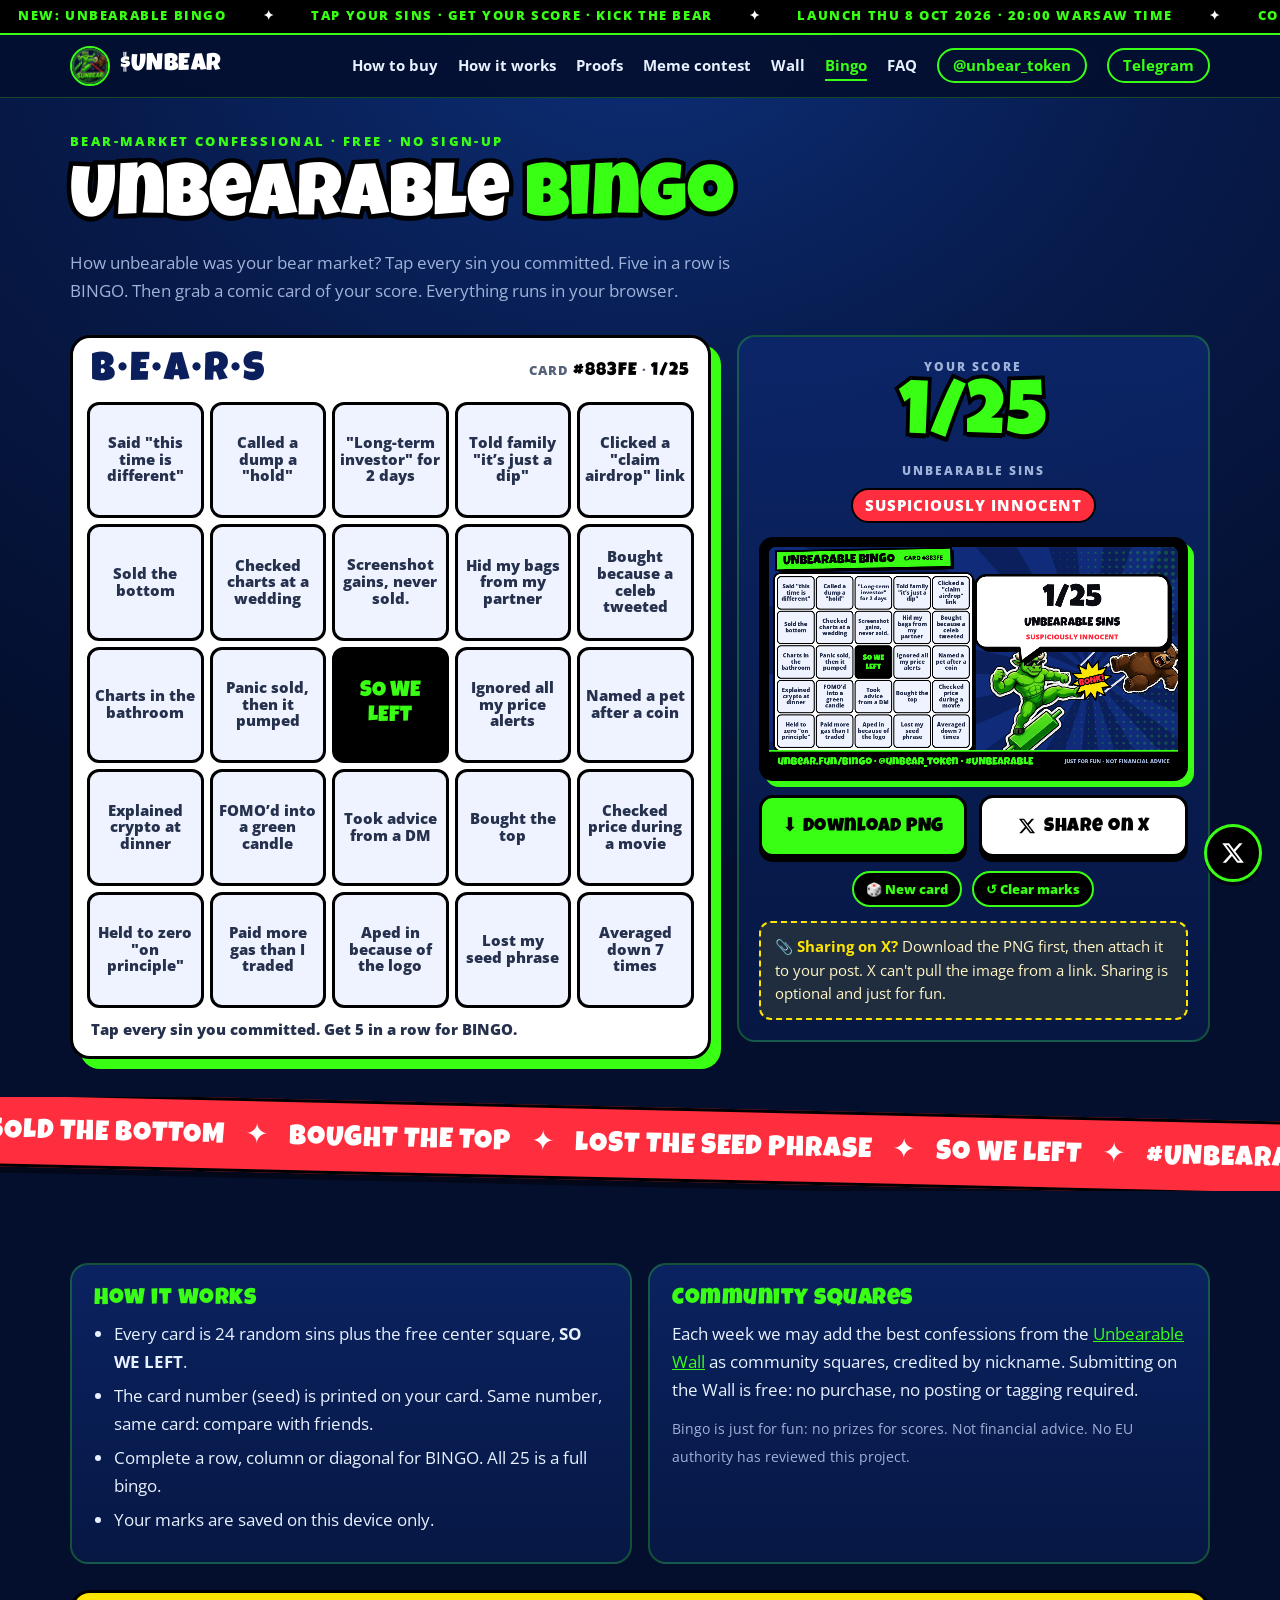
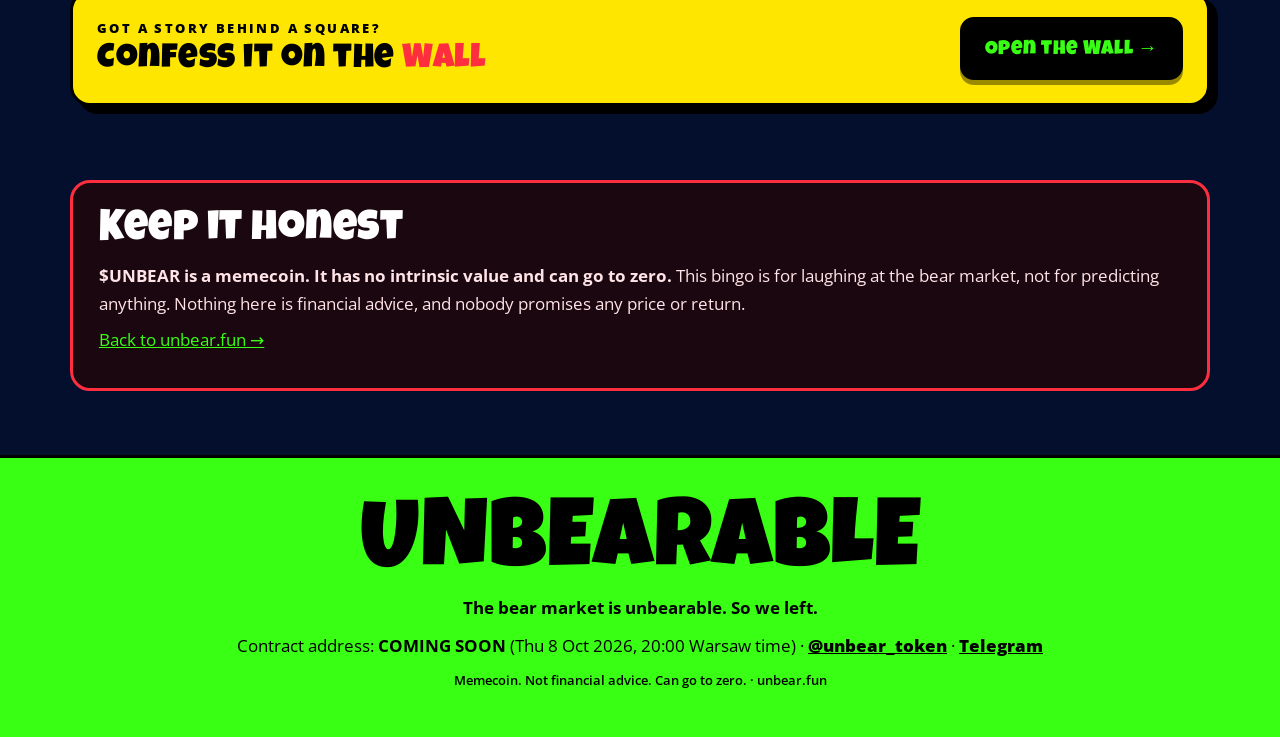
==== commit 4aa7cd3f: "Fee facts: 1.5% total = 0.5% par.family protocol + 1% to $UNBEAR (0.5% burn / 0.5% wallet); dev buy " ====
--- a/bingo.html
+++ b/bingo.html
@@ -36,8 +36,8 @@
 <a class="skip" href="#main">Skip to content</a>
 
 <div class="ticker" aria-label="Announcements">
-  <div><span>New: Unbearable Bingo</span><span>Tap your sins · Get your score · Kick the bear</span><span>Launch Thu 8 Oct 2026 · 20:00 Warsaw time</span><span>Only trust unbear.fun + @unbear_token</span><span>Not financial advice</span></div>
-  <div aria-hidden="true"><span>New: Unbearable Bingo</span><span>Tap your sins · Get your score · Kick the bear</span><span>Launch Thu 8 Oct 2026 · 20:00 Warsaw time</span><span>Only trust unbear.fun + @unbear_token</span><span>Not financial advice</span></div>
+  <div><span>New: Unbearable Bingo</span><span>Tap your sins · Get your score · Kick the bear</span><span>Launch Thu 8 Oct 2026 · 20:00 Warsaw time</span><span>Contract only on unbear.fun + t.me/unbear_fun</span><span>Not financial advice</span></div>
+  <div aria-hidden="true"><span>New: Unbearable Bingo</span><span>Tap your sins · Get your score · Kick the bear</span><span>Launch Thu 8 Oct 2026 · 20:00 Warsaw time</span><span>Contract only on unbear.fun + t.me/unbear_fun</span><span>Not financial advice</span></div>
 </div>
 
 <header class="hdr"><div class="wrap">
--- a/styles.css
+++ b/styles.css
@@ -157,12 +157,8 @@
 .warn{margin-top:14px;padding:16px 18px;border-radius:14px;background:#1a0710;border:2px solid var(--red);color:#ffe3e6;font-size:15.5px}
 .warn strong{color:#fff}
 
-/* How it works */
+/* Two-column split (used on bingo.html) */
 .split{display:grid;grid-template-columns:1fr 1fr;gap:16px}
-.bar{display:flex;height:40px;border-radius:12px;overflow:hidden;border:3px solid #000;margin:12px 0 8px;font-weight:800;font-size:13px;background:#020a22}
-.bar div{display:grid;place-items:center;color:#000;padding:0;text-align:center;white-space:nowrap;overflow:hidden;width:0;transition:width 1.1s var(--ease-out-slow)}
-.bar .b1{background:var(--neon)}.bar .b2{background:#8fd3ff;transition-delay:.25s}
-.in .bar div{width:50%}
 ul.clean{margin:0;padding-left:20px}
 ul.clean li{margin:6px 0}
 
@@ -337,7 +333,7 @@
 @media (prefers-reduced-motion:reduce){
   html{scroll-behavior:auto}
   .ticker>div,.band>div,.stage .bull,.stage .bear,.stage .pow,.stage .ring,.stage .badge-spin,.ca::before,.hero h1 .l,.eyebrow b,.tag.live::before{animation:none!important}
-  .stage .pow{opacity:1}.bar div{transition:none}
+  .stage .pow{opacity:1}
 }
 
 /* Mobile menu refinements */
@@ -502,3 +498,118 @@
   .wallmini .btn{width:100%}
 }
 .bcell .bt,.bcell small{position:relative;z-index:1}.bcell.on::after{z-index:0}
+
+/* ================= How $UNBEAR works: flow diagram (#how) ================= */
+.hw-head .lead{margin-bottom:28px}
+.hw-bull{position:absolute;right:14px;bottom:14px;width:150px;height:auto;transform:rotate(6deg);filter:drop-shadow(0 8px 0 rgba(0,0,0,.5));cursor:pointer;z-index:2}
+.hflow{display:grid;grid-template-columns:repeat(4,minmax(0,1fr));column-gap:40px;align-items:stretch}
+.hnode{position:relative;border:3px solid #000;border-radius:20px;padding:32px 20px 20px;box-shadow:7px 7px 0 #000;display:flex;flex-direction:column;min-width:0;background:linear-gradient(180deg,#0d2a6e,#081a4a);color:var(--text)}
+.hnode h3{margin:0 0 8px;font-family:"Luckiest Guy",Impact,sans-serif;font-weight:400;font-size:23px;letter-spacing:.5px;line-height:1.12;color:var(--neon)}
+.hnode p{margin:0 0 12px;font-size:15.5px;line-height:1.55}
+.hn-no{position:absolute;top:-17px;left:18px;width:38px;height:38px;border-radius:50%;display:grid;place-items:center;background:var(--neon);color:#000;border:3px solid #000;font-family:"Luckiest Guy",Impact,sans-serif;font-size:19px;padding-top:3px;box-shadow:0 3px 0 #000}
+.hn-check{font-weight:800;font-size:13.5px!important;color:var(--muted);margin-top:auto!important;margin-bottom:0!important;padding-top:10px;border-top:2px dashed rgba(159,179,217,.35)}
+/* arrows between step 1 -> 2 -> 3 */
+.hn-ca::after,.hn-pool::after{content:"➜";position:absolute;right:-43px;top:50%;width:40px;height:40px;margin-top:-20px;display:grid;place-items:center;font-size:20px;color:#000;background:var(--neon);border:3px solid #000;border-radius:50%;z-index:3}
+/* 1: contract (yellow warning card) */
+.hn-ca{grid-column:1;grid-row:1;background:var(--yellow);color:#000}
+.hn-ca h3{color:#000}
+.hn-ca .hn-no{background:#000;color:var(--yellow);border-color:#000}
+.hn-alert{display:inline-block;align-self:flex-start;background:var(--red);color:#fff;font-weight:800;border:2px solid #000;border-radius:10px;padding:4px 10px;transform:rotate(-1.5deg);font-size:14.5px!important}
+/* 2: pool */
+.hn-pool{grid-column:2;grid-row:1}
+/* 3: fee hub */
+.hn-fee{grid-column:3/5;grid-row:1;padding-right:190px;background:linear-gradient(180deg,#123a8a,#0a2260);border-color:#000;box-shadow:7px 7px 0 var(--neon)}
+.hn-feetop{display:flex;align-items:center;gap:14px;margin:2px 0 6px}
+.hn-feetop b{font-size:64px;line-height:.9;color:var(--neon);font-weight:400;paint-order:stroke fill;-webkit-text-stroke:.1em #000;text-shadow:0 .06em 0 #000;padding-top:6px}
+.hn-feetop h3{margin:0;color:#fff;font-size:26px}
+.hfee{margin:2px 0 12px}
+.hf-brace{margin-left:33.333%;position:relative;height:30px;margin-bottom:6px}
+.hf-brace::before{content:"";position:absolute;left:4px;right:4px;bottom:0;height:12px;border:3px solid var(--neon);border-bottom:0;border-radius:10px 10px 0 0}
+.hf-brace span{position:absolute;left:50%;top:0;transform:translateX(-50%);white-space:nowrap;background:#0f3278;color:var(--neon);font-weight:800;font-size:12.5px;letter-spacing:.4px;padding:0 8px;line-height:18px}
+.hsplit{display:grid;grid-template-columns:repeat(3,1fr);border:3px solid #000;border-radius:12px;overflow:hidden;font-weight:800;font-size:13px;text-align:center}
+.hsplit span{padding:9px 8px 10px;color:#000;line-height:1.2}
+.hsplit b{display:block;font-family:"Luckiest Guy",Impact,sans-serif;font-weight:400;font-size:28px;line-height:1;padding-top:4px;margin-bottom:2px}
+.hsplit span{background:var(--neon);border-right:3px solid #000}
+.hsplit span.hs-par{background:#c9d3e6;color:#3b4a6b}
+.hsplit span:last-child{background:#8fd3ff;border-right:0}
+.hfacts{list-style:none;display:flex;flex-wrap:wrap;gap:8px;margin:0 0 14px;padding:0}
+.hfacts li{background:#fff;border:2px solid #000;border-radius:999px;padding:4px 12px;font-weight:700;font-size:13.5px;box-shadow:0 2px 0 #000}
+.hfacts b{font-weight:800}
+/* fork connector under the fee hub */
+.hfork{grid-column:3/5;grid-row:2;position:relative;height:74px}
+.hfork::before{content:"";position:absolute;left:50%;top:0;height:30px;width:4px;margin-left:-2px;background:var(--neon)}
+.hfork i{position:absolute;left:25%;right:25%;top:30px;bottom:10px;border:4px solid var(--neon);border-bottom:0;border-radius:14px 14px 0 0}
+.hfork i::before,.hfork i::after{content:"";position:absolute;bottom:-10px;border:9px solid transparent;border-top:12px solid var(--neon);border-bottom:0}
+.hfork i::before{left:-11px}.hfork i::after{right:-11px}
+.hfork span{position:absolute;top:18px;font:800 12.5px/1 "Open Sans",sans-serif;background:#000;color:var(--neon);border:2px solid var(--neon);border-radius:999px;padding:5px 9px}
+.hfork .hf-l{left:25%;transform:translateX(-50%)}.hfork .hf-r{right:25%;transform:translateX(50%)}
+.hfork em{display:none}
+/* 4 + 5: the two halves */
+.hn-pct{position:absolute;top:-20px;right:16px;font-size:30px;line-height:1;background:#000;color:var(--neon);border:3px solid var(--neon);border-radius:12px;padding:8px 10px 3px;transform:rotate(4deg)}
+.hn-burn{grid-column:3;grid-row:3;background:linear-gradient(180deg,#3a0c18,#1a0710)}
+.hn-burn h3{color:#fff;padding-right:44px}
+.hn-bear{position:absolute;left:-26px;bottom:-24px;width:74px;height:auto;transform:rotate(-18deg);filter:drop-shadow(0 4px 0 rgba(0,0,0,.6));z-index:2;cursor:pointer}
+.hn-wallet{grid-column:4;grid-row:3;background:linear-gradient(180deg,#0f3d63,#0a2447)}
+.hn-wallet h3{color:#8fd3ff;padding-right:44px}
+.hn-wallet .hn-pct{color:#8fd3ff;border-color:#8fd3ff;transform:rotate(-4deg)}
+/* dev lock (separate track) */
+.hn-dev{grid-column:1/3;grid-row:2/4;align-self:end;margin-top:30px;background:var(--mint);color:#08122e;box-shadow:7px 7px 0 var(--neon)}
+.hn-dev h3{color:#08122e;font-size:26px}
+.hn-side{align-self:flex-start;font-weight:800;font-size:12px;letter-spacing:1.6px;text-transform:uppercase;background:#08122e;color:var(--mint);border-radius:999px;padding:4px 11px;margin-bottom:10px}
+.hlock{margin:0 0 14px}
+.hl-bar{height:22px;border:3px solid #000;border-radius:999px;overflow:hidden;background:#fff}
+.hl-bar i{display:block;height:100%;width:100%;background:repeating-linear-gradient(135deg,rgba(0,0,0,.12) 0 8px,transparent 8px 16px),linear-gradient(90deg,#08122e,#0b8a00 55%,var(--neon))}
+.hl-lbl{display:flex;justify-content:space-between;gap:8px;margin-top:6px;font-weight:800;font-size:12.5px;color:#3b4a6b}
+/* Verify buttons (disabled until launch) */
+.vbtn{margin-top:auto;align-self:flex-start;display:inline-flex;flex-direction:column;gap:1px;text-decoration:none;border:3px dashed currentColor;border-radius:12px;padding:8px 14px 7px 40px;position:relative;line-height:1.2;color:var(--muted);background:rgba(0,0,0,.25)}
+.vbtn::before{content:"🔒";position:absolute;left:12px;top:50%;transform:translateY(-50%);font-size:16px}
+.vbtn .vk{font-family:"Luckiest Guy",Impact,sans-serif;font-size:17px;letter-spacing:.5px;padding-top:2px}
+.vbtn .vs{font-weight:800;font-size:11.5px;letter-spacing:1.3px;text-transform:uppercase}
+.vbtn[aria-disabled=true]{cursor:not-allowed;opacity:.85}
+.vbtn[href]{border-style:solid;color:#000;background:var(--neon);box-shadow:0 4px 0 #000}
+.vbtn[href]::before{content:"🔍"}
+.hn-ca .vbtn,.hn-dev .vbtn{color:#3b3b3b;background:rgba(255,255,255,.55)}
+.hn-dev p,.hn-ca p{color:inherit}
+.hn-burn .vbtn{margin-left:30px}
+.hw-foot{margin:40px 0 0;padding:14px 18px;border:3px solid #000;border-radius:14px;background:#000;color:#fff;font-weight:800;font-size:15px;text-align:center;box-shadow:0 5px 0 rgba(57,255,20,.45)}
+@media (max-width:980px){
+  .hflow{grid-template-columns:repeat(2,minmax(0,1fr));column-gap:24px;row-gap:34px}
+  .hn-ca{grid-column:1;grid-row:1}.hn-pool{grid-column:2;grid-row:1}
+  .hn-fee{grid-column:1/3;grid-row:2}.hfork{grid-column:1/3;grid-row:3;margin:-34px 0}
+  .hn-burn{grid-column:1;grid-row:4}.hn-wallet{grid-column:2;grid-row:4}
+  .hn-dev{grid-column:1/3;grid-row:5;margin-top:0}
+  .hn-pool::after{display:none}
+  .hn-ca::after{right:-35px}
+  .hw-bull{width:130px}
+}
+@media (max-width:760px){
+  .hn-fee{padding-right:16px}
+  .hw-bull{right:-8px;bottom:auto;top:-30px;width:84px;transform:rotate(8deg)}
+  .hn-feetop{padding-right:56px}
+  .hflow{display:flex;flex-direction:column;gap:44px}
+  .hnode{padding:30px 16px 16px;box-shadow:5px 5px 0 #000;border-radius:18px}
+  .hnode h3{font-size:22px}
+  .hnode p{font-size:15px}
+  .hn-fee,.hn-dev{box-shadow:5px 5px 0 var(--neon)}
+  .hn-ca::after,.hn-pool::after{content:"➜";display:grid;right:auto;left:50%;top:auto;bottom:-44px;margin:0 0 0 -19px;width:36px;height:36px;font-size:17px;transform:rotate(90deg)}
+  .hn-feetop b{font-size:54px}
+  .hn-feetop h3{font-size:22px}
+  .hsplit{font-size:11.5px}
+  .hsplit b{font-size:21px}
+  .hsplit span{padding:8px 4px 9px}
+  .hf-brace span{font-size:11.5px;padding:0 5px}
+  .hfacts li{font-size:12.5px;padding:4px 10px}
+  .hfork{height:auto;margin:-30px 0;text-align:center}
+  .hfork::before,.hfork i,.hfork span{display:none}
+  .hfork em{display:inline-block;font:800 12.5px/1 "Open Sans",sans-serif;letter-spacing:1.4px;text-transform:uppercase;font-style:normal;background:#000;color:var(--neon);border:2px solid var(--neon);border-radius:999px;padding:8px 14px}
+  .hfork em::before{content:"↓ ";}.hfork em::after{content:" ↓"}
+  .hn-burn{margin-top:-6px}
+  .hn-wallet{margin-top:-14px}
+  .hn-pct{font-size:26px;top:-18px}
+  .hn-bear{left:-10px;bottom:-18px;width:58px}
+  .hn-burn .vbtn{margin-left:40px}
+  .hn-dev{margin-top:0}
+  .hn-dev h3{font-size:23px}
+  .vbtn{align-self:stretch}
+  .hw-foot{margin-top:32px;font-size:14px;padding:14px}
+}
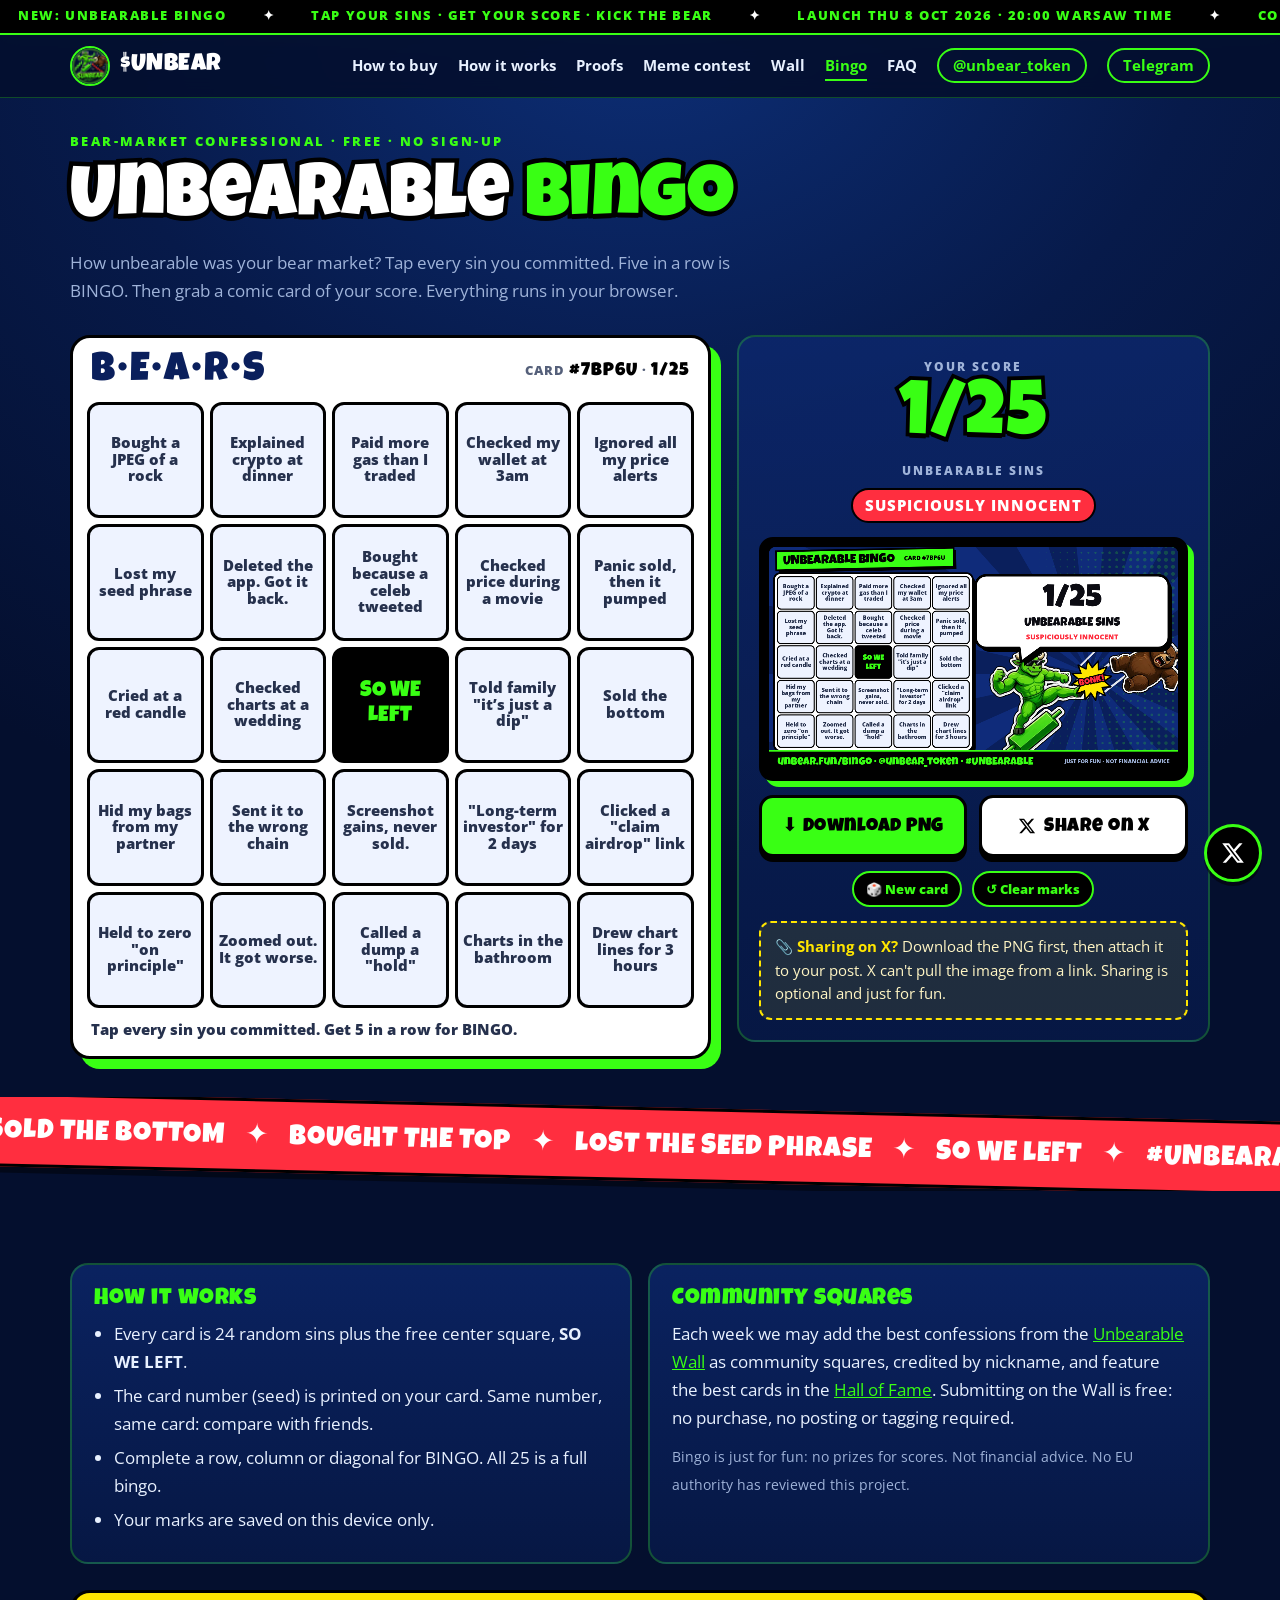
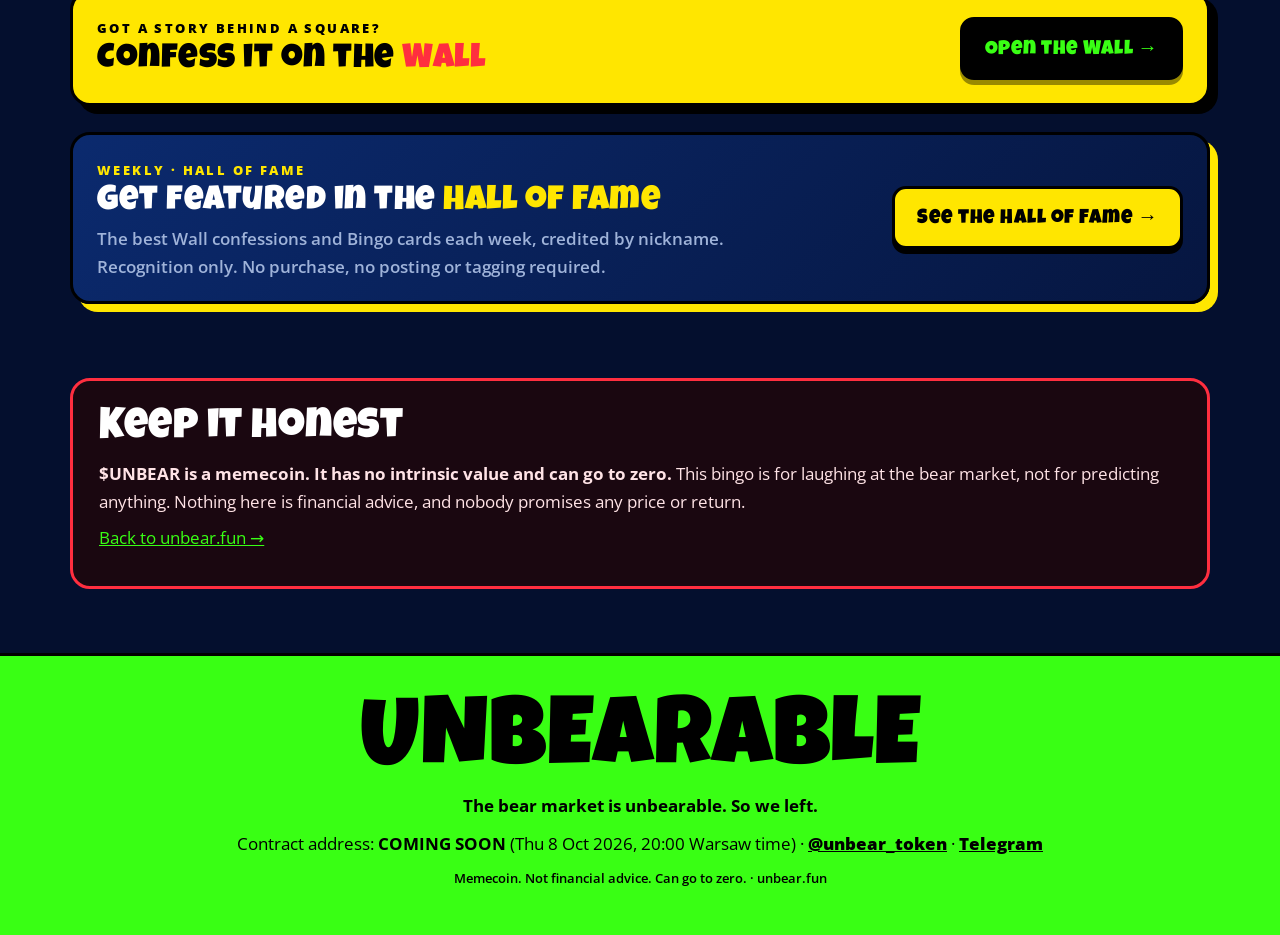
==== commit 9c74b974: "Hall of Fame (#halloffame): weekly featured Wall confessions + Bingo cards from halloffame.json (hof" ====
--- a/bingo.html
+++ b/bingo.html
@@ -102,13 +102,17 @@
     </div>
     <div class="card">
       <h3>Community squares</h3>
-      <p>Each week we may add the best confessions from the <a href="wall.html">Unbearable Wall</a> as community squares, credited by nickname. Submitting on the Wall is free: no purchase, no posting or tagging required.</p>
+      <p>Each week we may add the best confessions from the <a href="wall.html">Unbearable Wall</a> as community squares, credited by nickname, and feature the best cards in the <a href="./#halloffame">Hall of Fame</a>. Submitting on the Wall is free: no purchase, no posting or tagging required.</p>
       <small>Bingo is just for fun: no prizes for scores. Not financial advice. No EU authority has reviewed this project.</small>
     </div>
   </div>
   <div class="wallmini">
     <div><span class="kicker">Got a story behind a square?</span><h3 class="display">Confess it on the <em>Wall</em></h3></div>
     <a class="btn btn-g" href="wall.html">Open the Wall →</a>
+  </div>
+  <div class="wallmini hofmini">
+    <div><span class="kicker">Weekly · Hall of Fame</span><h3 class="display">Get featured in the <em>Hall of Fame</em></h3><p>The best Wall confessions and Bingo cards each week, credited by nickname. Recognition only. No purchase, no posting or tagging required.</p></div>
+    <a class="btn" href="./#halloffame">See the Hall of Fame →</a>
   </div>
 </div></section>
 
--- a/styles.css
+++ b/styles.css
@@ -613,3 +613,71 @@
   .vbtn{align-self:stretch}
   .hw-foot{margin-top:32px;font-size:14px;padding:14px}
 }
+
+/* ================= Hall of Fame + OG Bear (#halloffame, data: halloffame.json, script: hof.js) ================= */
+.hof-head{display:flex;align-items:flex-end;justify-content:space-between;gap:20px}
+.hof-head .lead{margin-bottom:18px}
+.hof-bull{width:150px;height:auto;flex-shrink:0;transform:rotate(8deg);filter:drop-shadow(0 8px 0 rgba(0,0,0,.5));cursor:pointer;margin:0 10px 6px 0}
+.hof-rule{display:flex;gap:10px;align-items:flex-start;margin:0 0 26px;padding:12px 16px;background:#000;color:#fff;border:3px solid var(--neon);border-radius:14px;font-weight:800;font-size:15.5px;box-shadow:0 5px 0 rgba(57,255,20,.35);max-width:880px}
+.hof-rule b{color:var(--yellow);font-size:18px;line-height:1.3}
+.hof-empty{position:relative;background:var(--yellow);color:#000;border:3px solid #000;border-radius:22px;padding:34px 28px 28px 150px;box-shadow:10px 10px 0 #000;transform:rotate(-.4deg);min-height:190px}
+.hof-trophy{position:absolute;left:26px;top:50%;margin-top:-52px;width:100px;height:100px;border-radius:50%;background:#fff;border:3px solid #000;display:grid;place-items:center;font-size:54px;box-shadow:0 5px 0 #000;transform:rotate(-8deg)}
+.hof-empty-t{font-size:clamp(26px,3.4vw,38px);line-height:1.08;margin:0 0 8px;color:#000}
+.hof-empty-t a{color:var(--red);text-decoration:none;paint-order:stroke fill;-webkit-text-stroke:.06em #000}
+.hof-empty-s{margin:0 0 16px;font-weight:600;max-width:640px}
+.hof-empty-s a{color:#000;font-weight:800}
+.hof-btns{display:flex;gap:12px;flex-wrap:wrap}
+.hof-empty .btn-g{background:#000;color:var(--neon);border-color:#000;box-shadow:0 5px 0 rgba(0,0,0,.4)}
+.hof-empty .btn-o{background:#fff;color:#000;border-color:#000;box-shadow:0 5px 0 #000}
+/* filled state */
+.hof-week{margin-bottom:26px}
+.hof-wtitle{font-size:clamp(22px,2.6vw,28px);color:#fff;margin:0 0 14px;font-weight:400}
+.hof-wtitle span{display:inline-block;font:800 12px/1 "Open Sans",sans-serif;letter-spacing:1.6px;text-transform:uppercase;background:var(--neon);color:#000;border:2px solid #000;border-radius:999px;padding:6px 10px;margin-right:8px;vertical-align:middle}
+.hof-week:not(.hof-latest) .hof-wtitle span{background:#c9d3e6}
+.hof-grid{display:grid;grid-template-columns:repeat(auto-fill,minmax(min(100%,280px),1fr));gap:18px;align-items:start}
+.hof-card{position:relative;margin:0;background:#020a22;border:3px solid #000;border-radius:16px;padding:14px;box-shadow:7px 7px 0 var(--neon);display:flex;flex-direction:column;gap:10px;min-width:0}
+.hof-card:nth-child(even){transform:rotate(.8deg)}.hof-card:nth-child(odd){transform:rotate(-.8deg)}
+.hof-bingo{box-shadow:7px 7px 0 var(--yellow)}
+.hof-top{display:flex;justify-content:space-between;gap:8px}
+.hof-type{font:800 11px/1 "Open Sans",sans-serif;letter-spacing:1.5px;text-transform:uppercase;background:var(--neon);color:#000;border:2px solid #000;border-radius:999px;padding:5px 9px}
+.hof-bingo .hof-type{background:var(--yellow)}
+.hof-img{display:block;width:100%;height:auto;border:2px solid #000;border-radius:10px;background:#000}
+.hof-score{display:flex;align-items:baseline;gap:6px;color:var(--muted);font-weight:800}
+.hof-score b{font-size:44px;line-height:1;color:var(--yellow);paint-order:stroke fill;-webkit-text-stroke:.1em #000;font-weight:400}
+.hof-score small{margin-left:auto;font-size:12.5px}
+.hof-quote{margin:0;background:#fff;color:#0b0b12;border:3px solid #000;border-radius:14px;padding:12px 14px;font-weight:700;font-size:16px;line-height:1.4;position:relative}
+.hof-quote::after{content:"";position:absolute;left:22px;bottom:-12px;border:10px solid transparent;border-top:12px solid #000;border-bottom:0}
+.hof-by{margin:6px 0 0;color:var(--muted);font-size:14.5px}
+.hof-by strong{color:#fff}
+/* OG Bear note */
+.ogbear{margin-top:34px;display:grid;grid-template-columns:auto 1fr auto;gap:24px;align-items:center;background:linear-gradient(135deg,#0b2a6e,#061640);border:3px solid #000;border-radius:22px;padding:24px 26px;box-shadow:10px 10px 0 var(--yellow);position:relative}
+.og-badge{width:118px;height:118px;border-radius:50%;background:var(--yellow);color:#000;border:4px solid #000;display:flex;flex-direction:column;align-items:center;justify-content:center;line-height:.9;font-size:25px;letter-spacing:1px;transform:rotate(-10deg);box-shadow:0 6px 0 #000,0 0 0 6px rgba(255,230,0,.25);padding-top:6px}
+.og-badge span{font-size:44px;color:var(--red);paint-order:stroke fill;-webkit-text-stroke:.08em #000}
+.og-body .kicker{margin-bottom:2px}
+.og-body h3{margin:0 0 6px;font-size:clamp(26px,3.2vw,36px);font-weight:400;color:#fff;line-height:1.05}
+.og-body h3 em{font-style:normal;color:var(--yellow)}
+.og-body p{margin:0 0 8px}
+.og-body .og-fine{margin:0;color:var(--muted);font-size:14px;font-weight:600}
+.og-btn{background:var(--yellow);color:#000;white-space:nowrap}
+@media (max-width:980px){.ogbear{grid-template-columns:auto 1fr}.og-btn{grid-column:1/-1;justify-self:start}}
+@media (max-width:760px){
+  .hof-bull{width:86px;margin:0 -4px 0 0;align-self:flex-start}
+  .hof-rule{font-size:14.5px;padding:12px 14px}
+  .hof-empty{padding:74px 18px 20px;box-shadow:6px 6px 0 #000;text-align:center;margin-top:44px}
+  .hof-trophy{left:50%;top:-44px;margin:0 0 0 -44px;width:88px;height:88px;font-size:46px}
+  .hof-btns{flex-direction:column}
+  .hof-btns .btn{width:100%}
+  .hof-card{box-shadow:5px 5px 0 var(--neon)}
+  .hof-bingo{box-shadow:5px 5px 0 var(--yellow)}
+  .ogbear{grid-template-columns:1fr;text-align:center;padding:66px 18px 20px;margin-top:66px;box-shadow:6px 6px 0 var(--yellow)}
+  .og-badge{position:absolute;left:50%;top:-52px;margin-left:-50px;width:100px;height:100px;font-size:21px}
+  .og-badge span{font-size:37px}
+  .og-btn{justify-self:stretch;width:100%}
+}
+/* Hall of Fame mini CTA on wall.html / bingo.html */
+.hofmini{background:linear-gradient(135deg,#0b2a6e,#061640);color:#fff;box-shadow:8px 8px 0 var(--yellow)}
+.hofmini .kicker{color:var(--yellow)}
+.hofmini h3 em{color:var(--yellow)}
+.hofmini p{color:var(--muted)}
+.hofmini .btn{background:var(--yellow);color:#000;border-color:#000;box-shadow:0 5px 0 #000}
+@media (max-width:760px){.hofmini{box-shadow:5px 5px 0 var(--yellow)}}
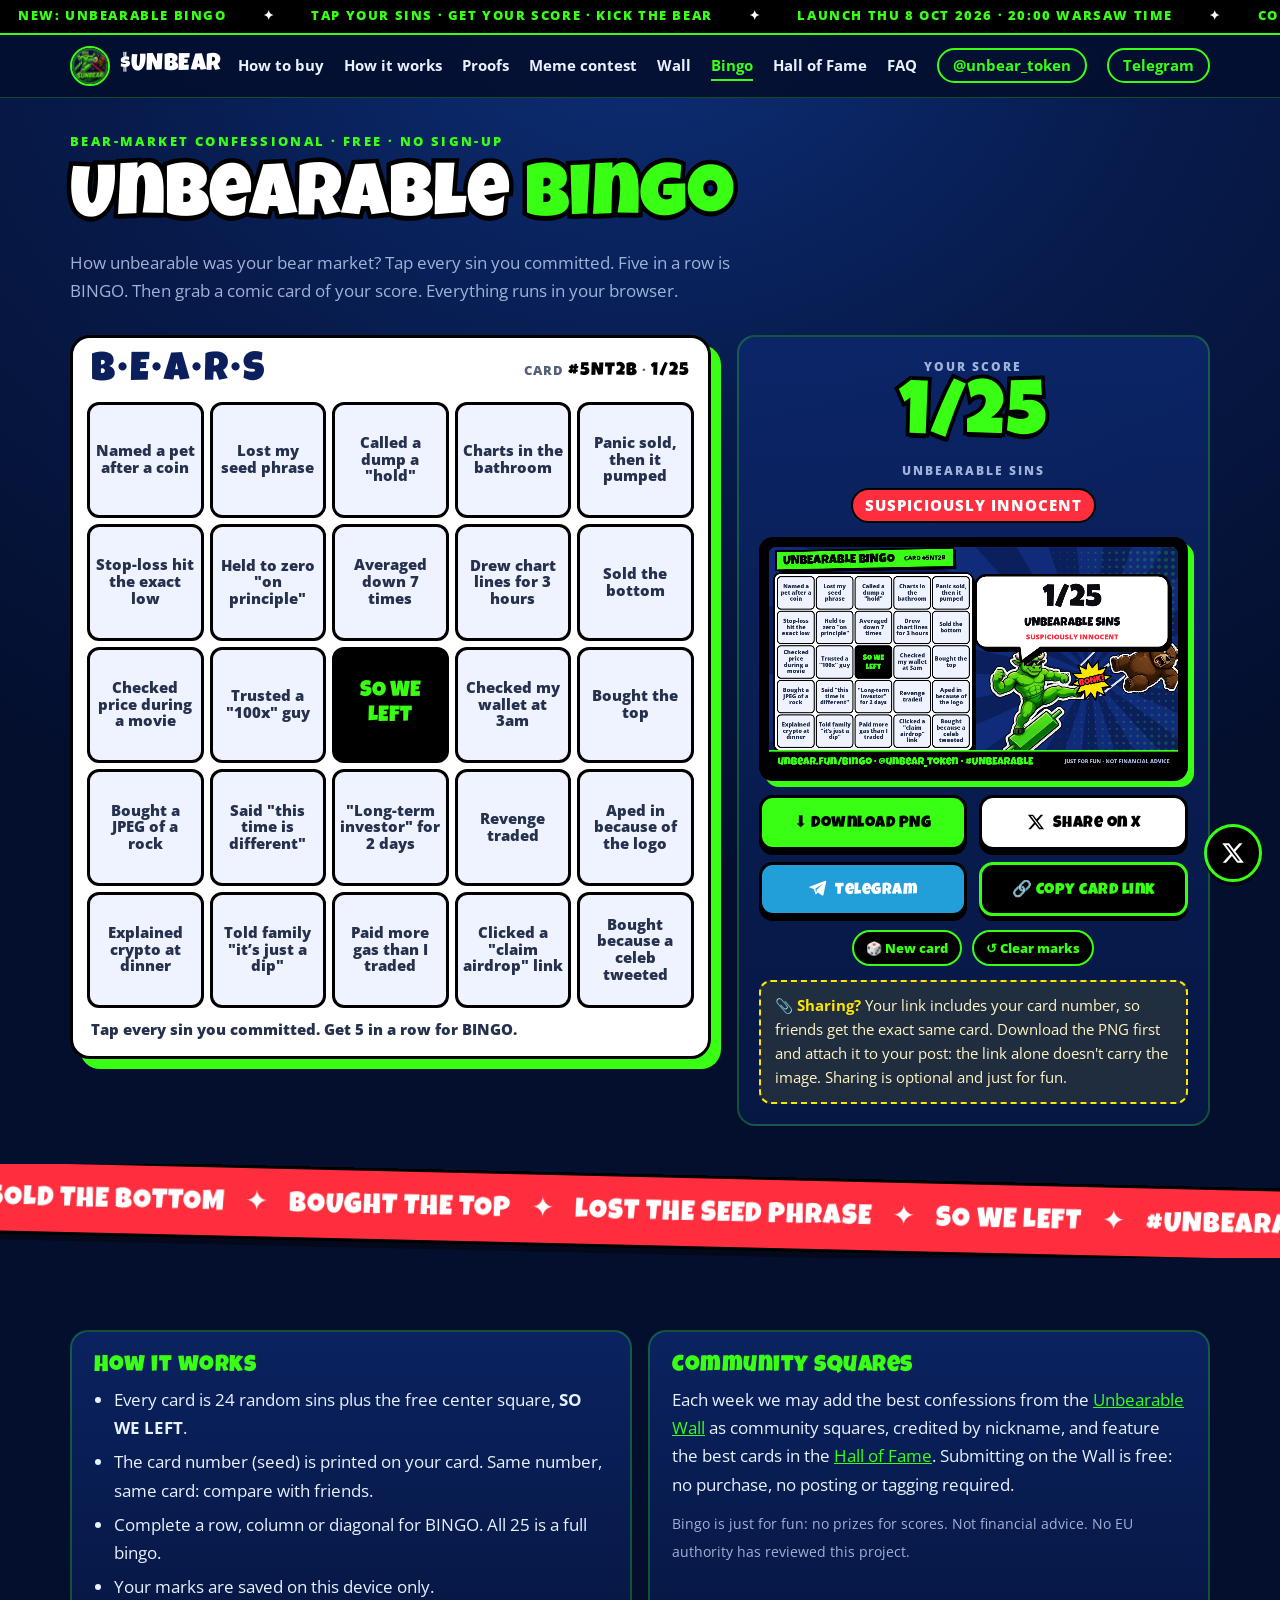
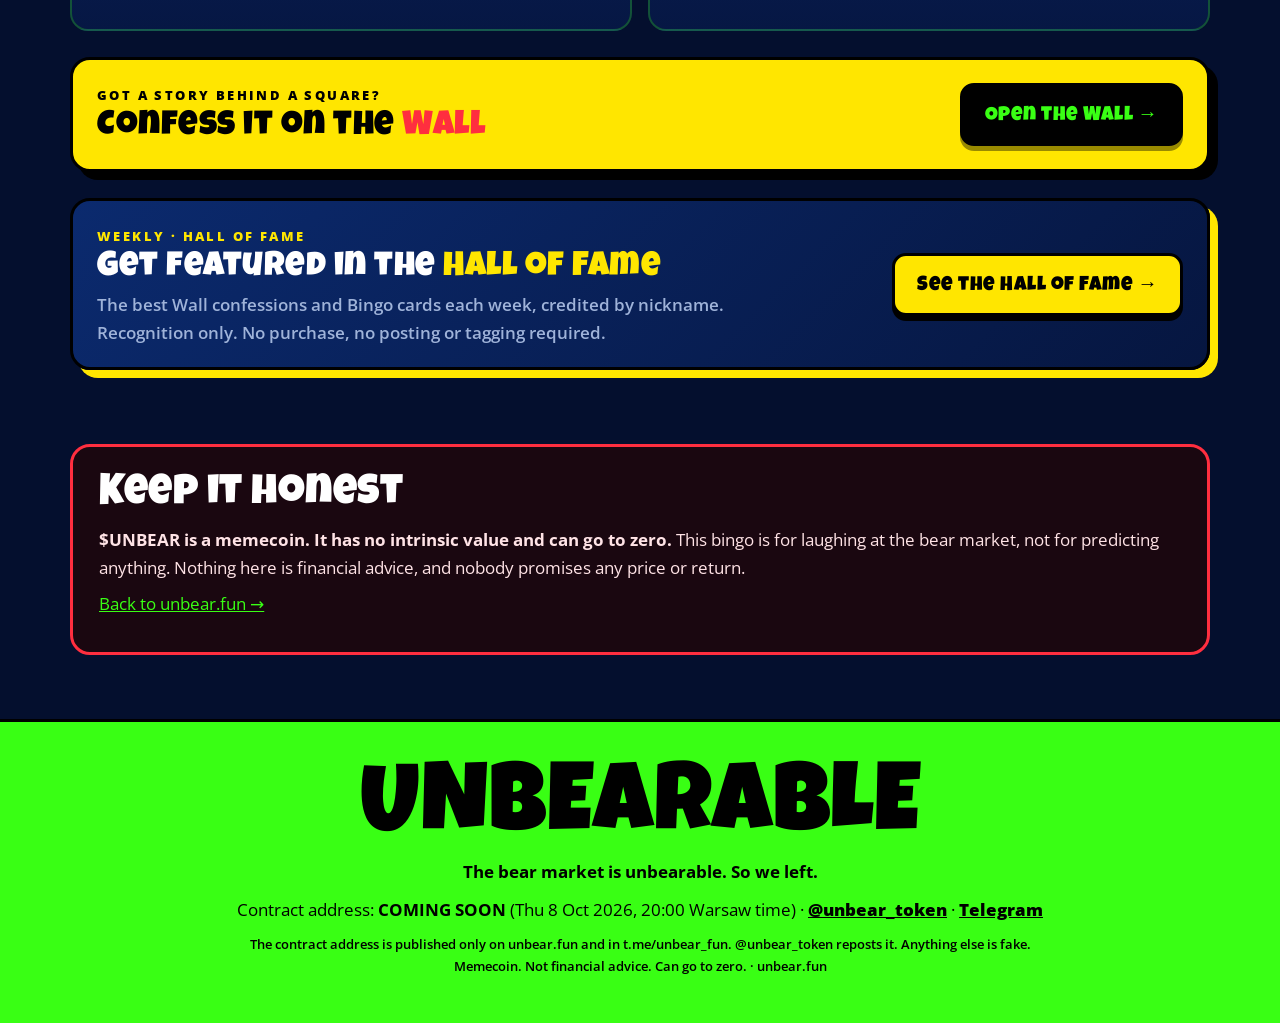
==== commit 03af5d44: "CA loader + share: ca.json/ca.js (cache-busted, no-JS fallback), canonical contract wording (unbear." ====
--- a/bingo.html
+++ b/bingo.html
@@ -42,7 +42,7 @@
 
 <header class="hdr"><div class="wrap">
   <a class="brand display" href="./"><img src="favicon-32.png" srcset="icon-192.png 2x" alt="" width="40" height="40">$UNBEAR</a>
-  <nav class="links" aria-label="Main"><a href="./#buy">How to buy</a><a href="./#how">How it works</a><a href="./#proofs">Proofs</a><a href="./#contest">Meme contest</a><a href="wall.html">Wall</a><a href="bingo.html" aria-current="page">Bingo</a><a href="./#faq">FAQ</a><a class="xbtn" href="https://x.com/unbear_token" target="_blank" rel="noopener">@unbear_token</a><a class="xbtn" href="https://t.me/unbear_fun" target="_blank" rel="noopener">Telegram</a></nav>
+  <nav class="links" aria-label="Main"><a href="./#buy">How to buy</a><a href="./#how">How it works</a><a href="./#proofs">Proofs</a><a href="./#contest">Meme contest</a><a href="wall.html">Wall</a><a href="bingo.html" aria-current="page">Bingo</a><a href="./#halloffame">Hall of Fame</a><a href="./#faq">FAQ</a><a class="xbtn" href="https://x.com/unbear_token" target="_blank" rel="noopener">@unbear_token</a><a class="xbtn" href="https://t.me/unbear_fun" target="_blank" rel="noopener">Telegram</a></nav>
   <button class="burger" type="button" aria-label="Open menu" aria-expanded="false" aria-controls="mmenu"><i></i></button>
 </div></header>
 
@@ -53,11 +53,12 @@
   <a href="./#contest"><span>04</span>Meme contest</a>
   <a href="wall.html"><span>05</span>The Wall</a>
   <a href="bingo.html" aria-current="page"><span>06</span>Bingo</a>
-  <a href="./#faq"><span>07</span>FAQ</a>
-  <a href="https://x.com/unbear_token" target="_blank" rel="noopener"><span>08</span>Follow on X</a>
-  <a href="https://t.me/unbear_fun" target="_blank" rel="noopener"><span>09</span>Telegram</a>
+  <a href="./#halloffame"><span>07</span>Hall of Fame</a>
+  <a href="./#faq"><span>08</span>FAQ</a>
+  <a href="https://x.com/unbear_token" target="_blank" rel="noopener"><span>09</span>Follow on X</a>
+  <a href="https://t.me/unbear_fun" target="_blank" rel="noopener"><span>10</span>Telegram</a>
   <img class="mbear" src="assets/bear_sticker.webp" alt="" width="420" height="399" loading="lazy">
-  <div class="mfoot">Contract address: <strong style="color:var(--neon)">COMING SOON</strong> · Thu 8 Oct 2026, 20:00 Warsaw time</div>
+  <div class="mfoot">Contract address: <strong style="color:var(--neon)" data-ca-slot="short">COMING SOON</strong> · Thu 8 Oct 2026, 20:00 Warsaw time</div>
 </nav>
 
 <main id="main">
@@ -78,11 +79,13 @@
       <div class="cardframe"><canvas id="bcard" width="1200" height="675" role="img" aria-label="Preview of your shareable bingo card image"></canvas></div>
       <div class="actions">
         <button class="btn btn-g" type="button" id="dl">⬇ Download PNG</button>
-        <a class="btn btn-x" id="xshare" href="https://x.com/intent/post" target="_blank" rel="noopener"><svg viewBox="0 0 24 24" aria-hidden="true"><path d="M18.244 2.25h3.308l-7.227 8.26 8.502 11.24H16.17l-5.214-6.817L4.99 21.75H1.68l7.73-8.835L1.254 2.25H8.08l4.713 6.231zm-1.161 17.52h1.833L7.084 4.126H5.117z"/></svg>Share on X</a>
+        <a class="btn btn-x" id="xshare" href="https://x.com/intent/post?url=https%3A%2F%2Funbear.fun%2Fbingo.html" target="_blank" rel="noopener"><svg viewBox="0 0 24 24" aria-hidden="true"><path d="M18.244 2.25h3.308l-7.227 8.26 8.502 11.24H16.17l-5.214-6.817L4.99 21.75H1.68l7.73-8.835L1.254 2.25H8.08l4.713 6.231zm-1.161 17.52h1.833L7.084 4.126H5.117z"/></svg>Share on X</a>
+        <a class="btn btn-tg" id="tgshare" aria-label="Share on Telegram" href="https://t.me/share/url?url=https%3A%2F%2Funbear.fun%2Fbingo.html" target="_blank" rel="noopener"><svg viewBox="0 0 24 24" aria-hidden="true"><path d="M21.8 2.2 2.7 9.6c-1.3.5-1.3 1.3-.2 1.6l4.9 1.5 1.9 5.9c.2.6.1.8.8.8l2.6-2.5 5.1 3.8c.9.5 1.5.2 1.7-.9l3.4-16c.3-1.3-.5-1.9-1.1-1.5ZM9.2 12.4l10-6.3-8.2 7.6-.6 3.2-1.2-4.5Z"/></svg><span class="sh">Share on </span>Telegram</a>
+        <button class="btn btn-o2" type="button" id="copylink">🔗 Copy card link</button>
         <button class="btn btn-o2" type="button" id="wshare" hidden>📲 Share image</button>
       </div>
       <div class="bctl"><button type="button" class="reroll" id="bnew">🎲 New card</button><button type="button" class="reroll" id="breset">↺ Clear marks</button></div>
-      <p class="attach">📎 <strong>Sharing on X?</strong> Download the PNG first, then attach it to your post. X can't pull the image from a link. Sharing is optional and just for fun.</p>
+      <p class="attach">📎 <strong>Sharing?</strong> Your link includes your card number, so friends get the exact same card. Download the PNG first and attach it to your post: the link alone doesn't carry the image. Sharing is optional and just for fun.</p>
     </div>
   </div>
 </div></section>
@@ -128,8 +131,8 @@
 <footer><div class="wrap">
   <div class="big display">UNBEARABLE</div>
   <div style="font-weight:700">The bear market is unbearable. So we left.</div>
-  <div style="margin-top:10px">Contract address: <strong>COMING SOON</strong> (Thu 8 Oct 2026, 20:00 Warsaw time) · <a href="https://x.com/unbear_token" target="_blank" rel="noopener">@unbear_token</a> · <a href="https://t.me/unbear_fun" target="_blank" rel="noopener">Telegram</a></div>
-  <div class="fine">Memecoin. Not financial advice. Can go to zero. · unbear.fun</div>
+  <div style="margin-top:10px">Contract address: <strong data-ca-slot="full">COMING SOON</strong> <span data-ca-hide>(Thu 8 Oct 2026, 20:00 Warsaw time)</span><span data-ca-hide> · </span><a href="https://x.com/unbear_token" target="_blank" rel="noopener">@unbear_token</a> · <a href="https://t.me/unbear_fun" target="_blank" rel="noopener">Telegram</a></div>
+  <div class="fine">The contract address is published only on unbear.fun and in t.me/unbear_fun. @unbear_token reposts it. Anything else is fake.<br>Memecoin. Not financial advice. Can go to zero. · unbear.fun</div>
 </div></footer>
 
 <a class="fab" href="https://x.com/unbear_token" target="_blank" rel="noopener" aria-label="$UNBEAR on X (@unbear_token)"><svg viewBox="0 0 24 24" aria-hidden="true"><path d="M18.244 2.25h3.308l-7.227 8.26 8.502 11.24H16.17l-5.214-6.817L4.99 21.75H1.68l7.73-8.835L1.254 2.25H8.08l4.713 6.231zm-1.161 17.52h1.833L7.084 4.126H5.117z"/></svg></a>
@@ -144,5 +147,6 @@
 </nav>
 <div class="toast" id="toast" role="status" aria-live="polite"></div>
 <script src="bingo.js" defer></script>
+<script src="ca.js" defer></script>
 </body>
 </html>
--- a/styles.css
+++ b/styles.css
@@ -681,3 +681,52 @@
 .hofmini p{color:var(--muted)}
 .hofmini .btn{background:var(--yellow);color:#000;border-color:#000;box-shadow:0 5px 0 #000}
 @media (max-width:760px){.hofmini{box-shadow:5px 5px 0 var(--yellow)}}
+
+/* ================= Contract address (ca.json loader) + share buttons ================= */
+[hidden]{display:none!important}
+.menu-open .mmenu a:nth-child(10){transition-delay:.57s}
+.links a{white-space:nowrap}
+@media (min-width:981px) and (max-width:1200px){.links{gap:14px;font-size:13.5px}.xbtn{padding:4px 11px}}
+@media (min-width:981px) and (max-width:1120px){.links{gap:12px;font-size:13px}.links a[href$="#proofs"],.links a[href$="#faq"]{display:none}}
+.ca-full{display:inline-flex;flex-wrap:wrap;gap:6px 10px;align-items:center;justify-content:center;max-width:100%}
+.ca-full .ca-addr{font-size:.95em}
+.ca-full .ca-copy{min-height:34px;padding:5px 12px;font-size:12.5px}
+.ca-link{color:var(--neon);font-weight:800;text-decoration:underline;text-underline-offset:3px;white-space:nowrap}
+.ca-addr-big{display:block;font-family:ui-monospace,SFMono-Regular,Menlo,Consolas,monospace!important;font-size:clamp(14px,2.4vw,24px)!important;line-height:1.35!important;word-break:break-all;overflow-wrap:anywhere;-webkit-text-stroke:0!important;text-shadow:none!important;letter-spacing:0!important}
+.ca-links{text-align:center;margin:12px 0 0;display:flex;gap:10px 18px;justify-content:center;flex-wrap:wrap;font-size:15px}
+.hero-ca{margin-top:10px;padding-top:10px;border-top:1px dashed var(--line);display:flex;flex-direction:column;gap:6px}
+.hero-ca .lbl{font-weight:800;letter-spacing:1.4px;font-size:12px;text-transform:uppercase;color:var(--muted)}
+.hero-ca strong{font-weight:400;color:#fff}
+.hero-ca .ca-full{justify-content:flex-start}
+.hn-caline{margin:8px 0 0;font-size:13.5px}
+.hn-ca .ca-link{color:#000}
+.hn-ca .mono{background:rgba(0,0,0,.1)}
+footer .mono{background:rgba(0,0,0,.12);color:#000}
+footer .ca-link{color:#000}
+footer .ca-copy{background:#000;color:var(--neon);box-shadow:0 3px 0 rgba(0,0,0,.35)}
+footer .ca-full{font-size:16px;font-family:"Open Sans",sans-serif}
+/* Telegram share button */
+.btn-tg{background:#229ED9;color:#fff;border-color:#000}
+.btn-tg svg{width:19px;height:19px;fill:#fff;margin-top:-4px}
+/* Wall: dl | submit, X | Telegram, native share full width */
+.actions #dl{order:1}.actions #submit{order:2;grid-column:auto}.actions #xshare{order:3}.actions #tgshare{order:4}.actions #wshare{order:5;grid-column:1/-1}
+/* Bingo side column: dl | X, Telegram | copy link, native share full width */
+.bside .actions #dl,.bside .actions #xshare,.bside .actions #tgshare,.bside .actions #copylink{order:0;grid-column:auto}
+.bside .actions #wshare{order:3;grid-column:1/-1}
+.bside .actions .btn{font-size:16px;padding:13px 8px 9px}
+@media (max-width:980px){.bside .actions .btn{font-size:19px;padding:14px 12px 10px}}
+/* Hall of Fame share */
+.sbtn{display:inline-flex;align-items:center;gap:6px;font:800 13.5px "Open Sans",sans-serif;text-decoration:none;padding:6px 13px;border-radius:999px;border:2px solid #000;box-shadow:0 3px 0 #000;min-height:36px;transition:transform var(--duration-medium)}
+.sbtn:active{transform:translateY(2px);box-shadow:0 1px 0 #000}
+.sbtn svg{width:14px;height:14px}
+.sbtn-x{background:#fff;color:#000}.sbtn-x svg{fill:#000}
+.sbtn-tg{background:#229ED9;color:#fff}.sbtn-tg svg{fill:#fff}
+.hof-sharebar{display:flex;flex-wrap:wrap;align-items:center;gap:10px 12px;margin:-12px 0 26px}
+.hof-sharebar span{font-weight:800;font-size:14.5px;color:#fff}
+.hof-sharebar small{color:var(--muted);font-size:13px;font-weight:600}
+.hof-share{display:flex;align-items:center;gap:8px;flex-wrap:wrap;margin-top:auto;padding-top:4px}
+.hof-share span{font-size:12px;font-weight:800;letter-spacing:1.2px;text-transform:uppercase;color:var(--muted)}
+.hof-share .sbtn{font-size:12.5px;padding:4px 11px;min-height:32px}
+html.ca-live [data-ca-slot]{text-transform:none}
+html.ca-live footer strong[data-ca-slot=full]{display:flex;margin:8px auto}
+@media (min-width:981px){.actions .btn-tg .sh{display:none}}
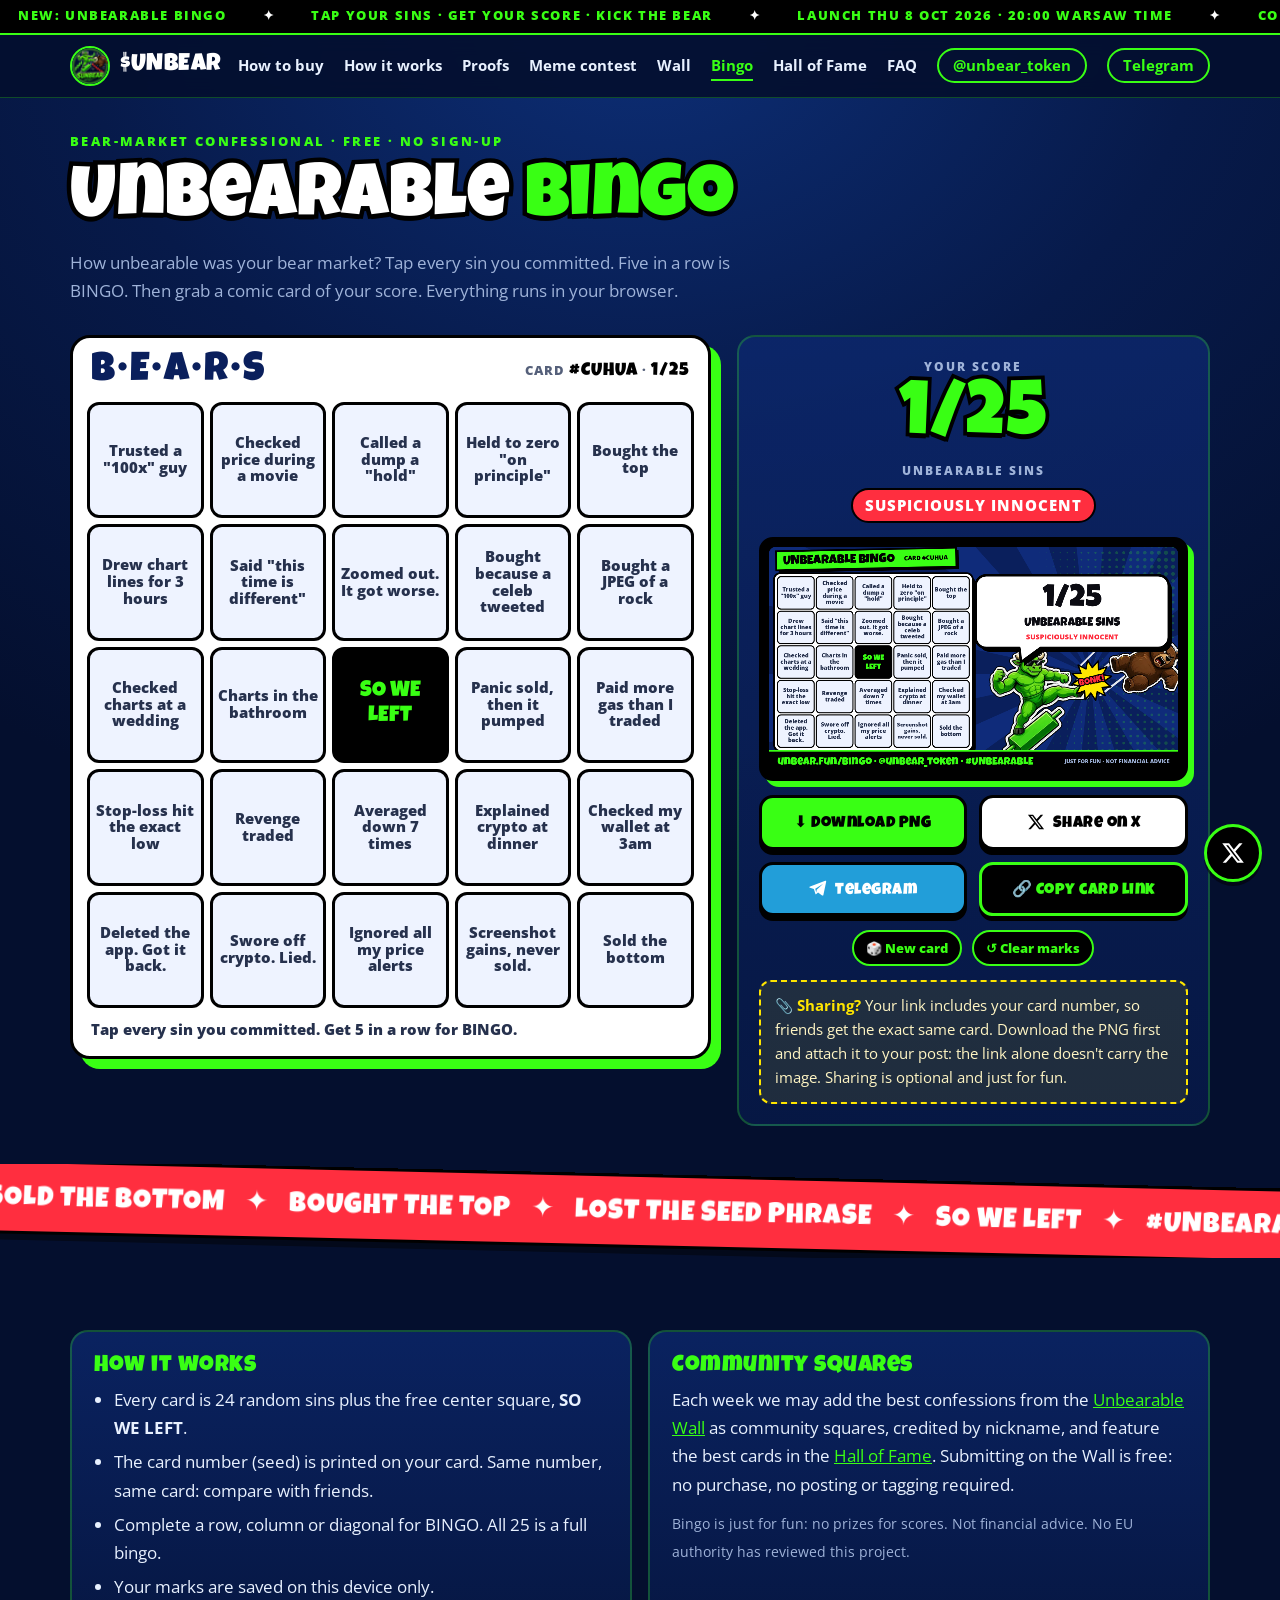
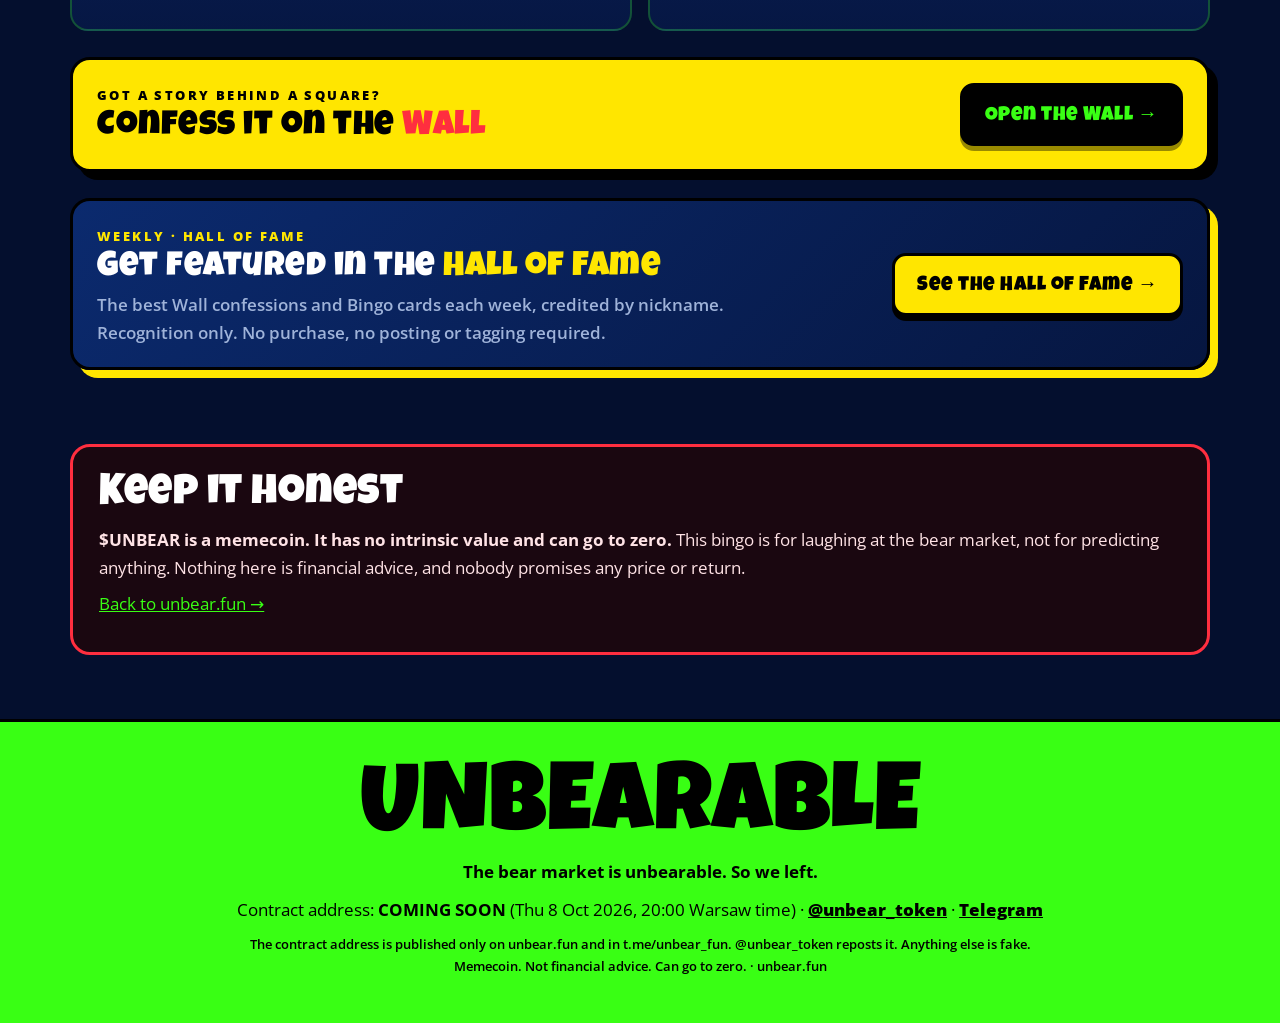
==== commit 8001bc2e: "Tickers on all pages: canonical contract wording (only on unbear.fun + in t.me/unbear_fun. @unbear_t" ====
--- a/bingo.html
+++ b/bingo.html
@@ -36,8 +36,8 @@
 <a class="skip" href="#main">Skip to content</a>
 
 <div class="ticker" aria-label="Announcements">
-  <div><span>New: Unbearable Bingo</span><span>Tap your sins · Get your score · Kick the bear</span><span>Launch Thu 8 Oct 2026 · 20:00 Warsaw time</span><span>Contract only on unbear.fun + t.me/unbear_fun</span><span>Not financial advice</span></div>
-  <div aria-hidden="true"><span>New: Unbearable Bingo</span><span>Tap your sins · Get your score · Kick the bear</span><span>Launch Thu 8 Oct 2026 · 20:00 Warsaw time</span><span>Contract only on unbear.fun + t.me/unbear_fun</span><span>Not financial advice</span></div>
+  <div><span>New: Unbearable Bingo</span><span>Tap your sins · Get your score · Kick the bear</span><span>Launch Thu 8 Oct 2026 · 20:00 Warsaw time</span><span>Contract only on unbear.fun + in t.me/unbear_fun. @unbear_token reposts it. Anything else is fake.</span><span>Not financial advice</span></div>
+  <div aria-hidden="true"><span>New: Unbearable Bingo</span><span>Tap your sins · Get your score · Kick the bear</span><span>Launch Thu 8 Oct 2026 · 20:00 Warsaw time</span><span>Contract only on unbear.fun + in t.me/unbear_fun. @unbear_token reposts it. Anything else is fake.</span><span>Not financial advice</span></div>
 </div>
 
 <header class="hdr"><div class="wrap">
--- a/styles.css
+++ b/styles.css
@@ -730,3 +730,9 @@
 html.ca-live [data-ca-slot]{text-transform:none}
 html.ca-live footer strong[data-ca-slot=full]{display:flex;margin:8px auto}
 @media (min-width:981px){.actions .btn-tg .sh{display:none}}
+
+/* Sablier lock: neutral "at launch" marker until ca.json has the stream URL (ca.js swaps it for ✓) */
+.atl{display:inline-block;font-size:11.5px;font-weight:800;letter-spacing:.8px;text-transform:uppercase;line-height:1.15;padding:5px 9px;border-radius:999px;border:2px dashed #000;background:#fff6c4;color:#000;white-space:nowrap}
+.sab-link{font-weight:800;text-decoration:underline;text-underline-offset:3px;color:inherit;white-space:nowrap}
+.hn-dev .sab-link{color:#0b5c00}
+@media (max-width:760px){.atl{font-size:10px;padding:4px 6px;letter-spacing:.4px}}
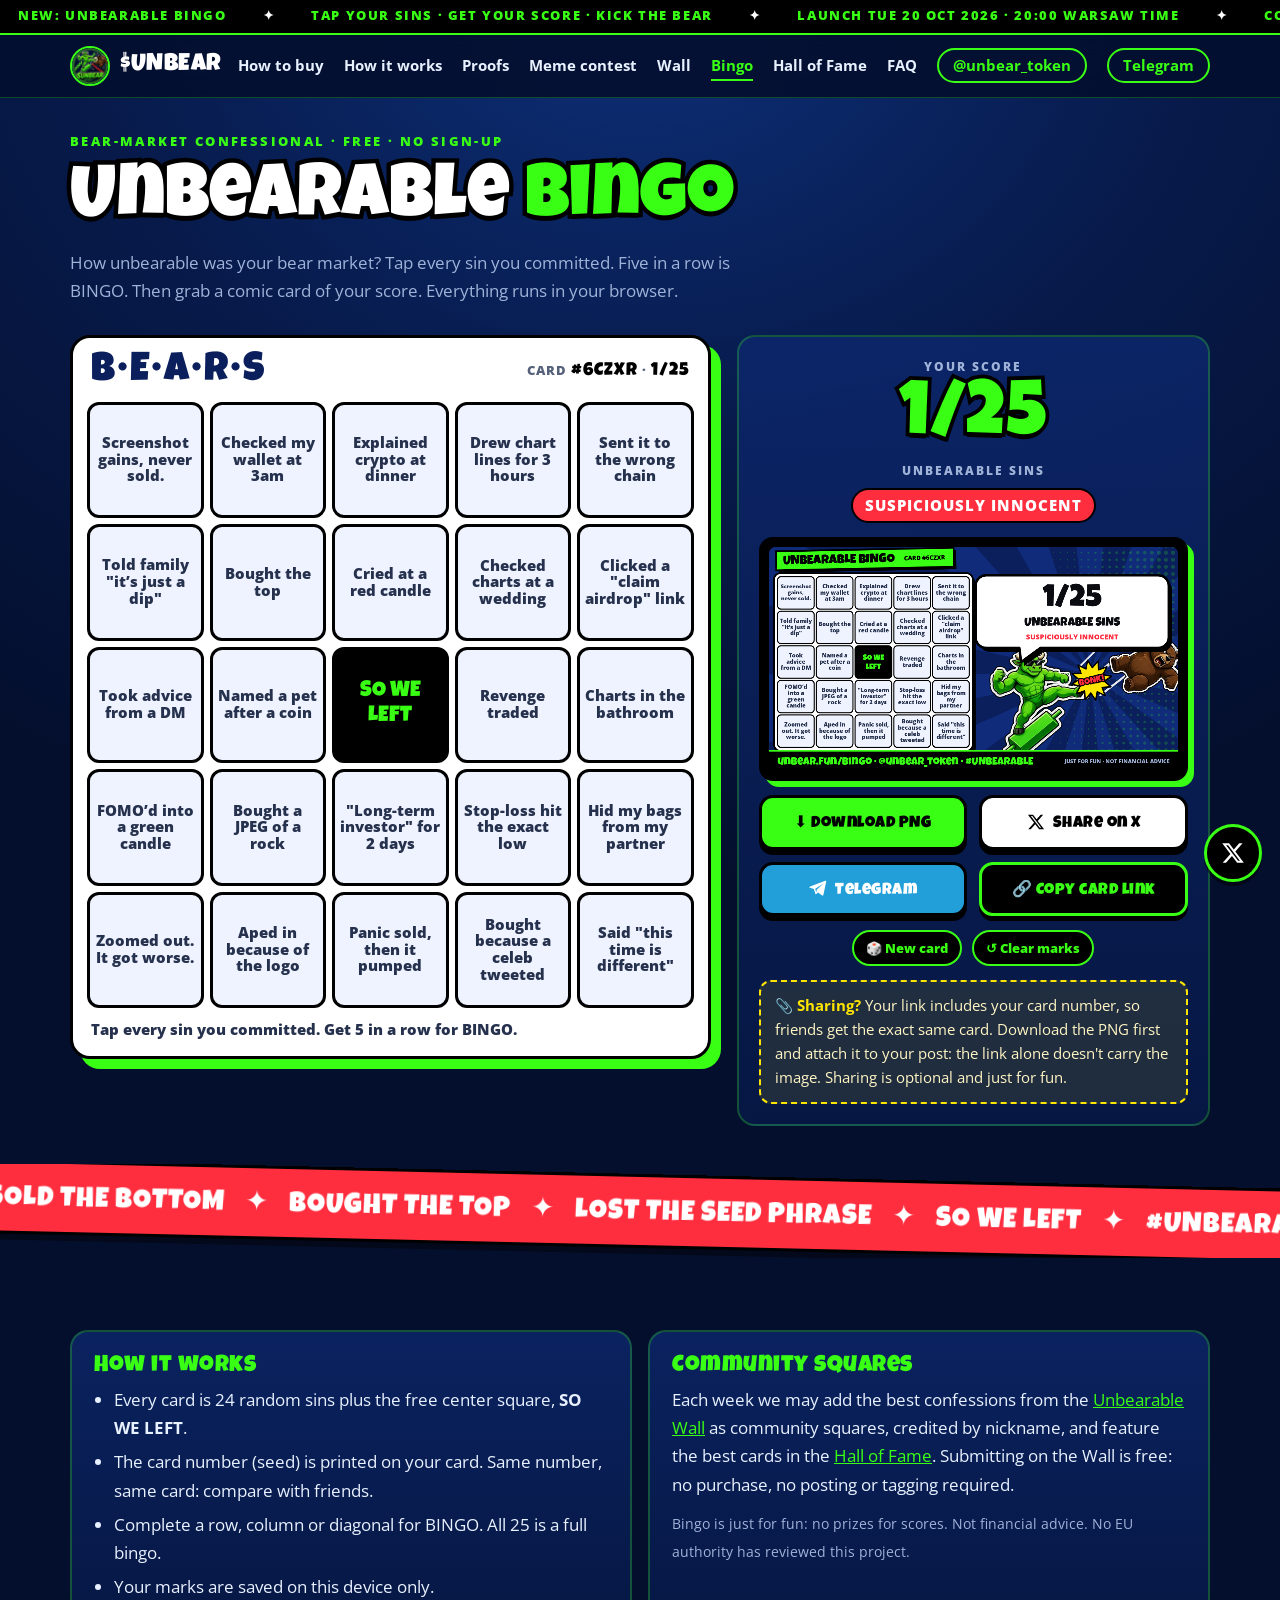
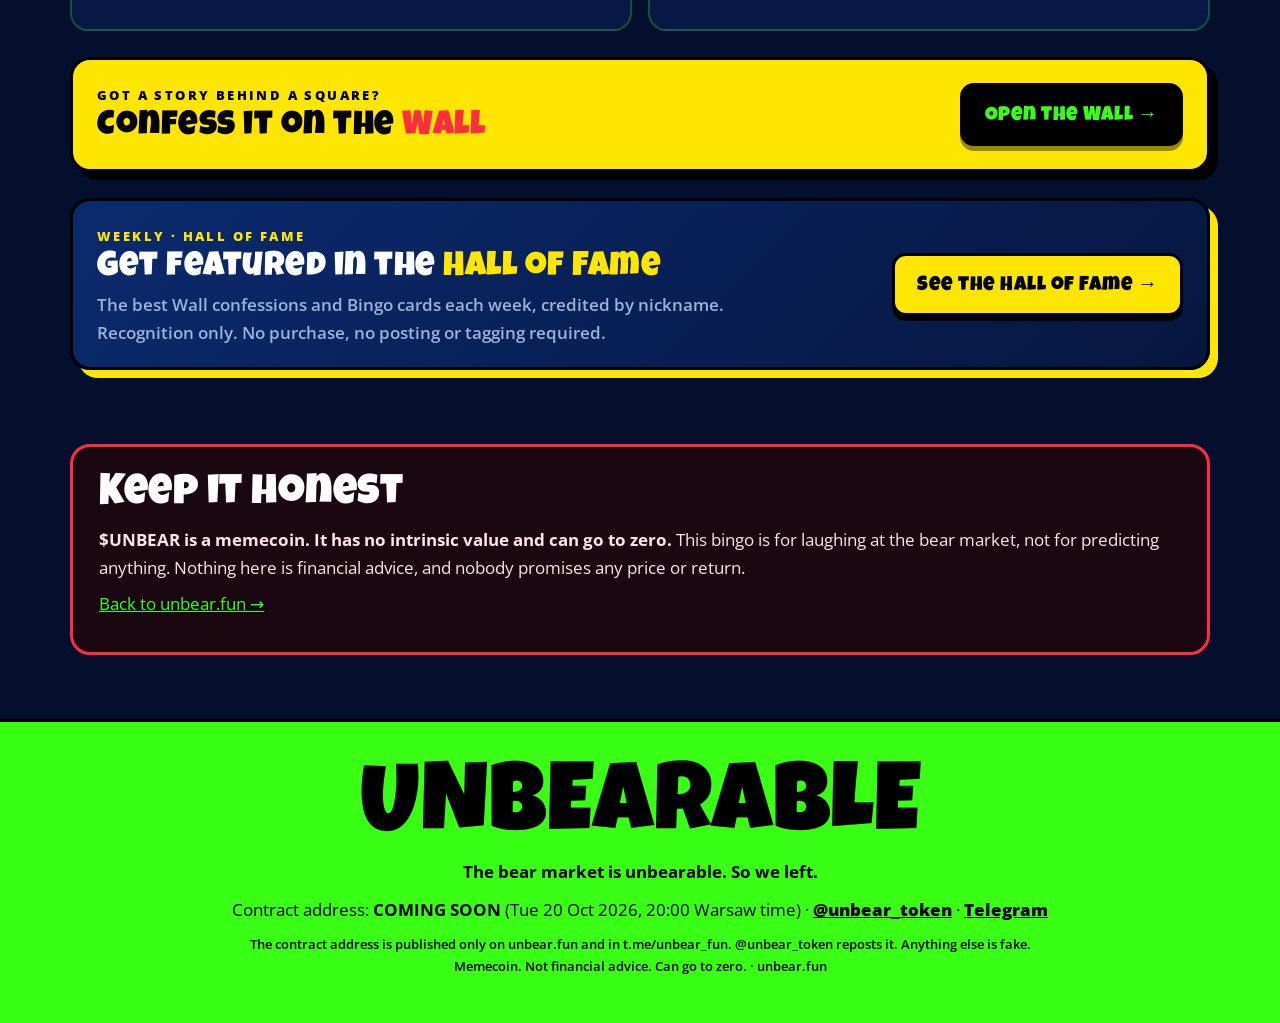
==== commit c987c33e: "Launch moved to Tue 20 Oct 2026, 20:00 Warsaw (CEST) = 18:00 UTC: all date mentions, countdown (main" ====
--- a/bingo.html
+++ b/bingo.html
@@ -36,8 +36,8 @@
 <a class="skip" href="#main">Skip to content</a>
 
 <div class="ticker" aria-label="Announcements">
-  <div><span>New: Unbearable Bingo</span><span>Tap your sins · Get your score · Kick the bear</span><span>Launch Thu 8 Oct 2026 · 20:00 Warsaw time</span><span>Contract only on unbear.fun + in t.me/unbear_fun. @unbear_token reposts it. Anything else is fake.</span><span>Not financial advice</span></div>
-  <div aria-hidden="true"><span>New: Unbearable Bingo</span><span>Tap your sins · Get your score · Kick the bear</span><span>Launch Thu 8 Oct 2026 · 20:00 Warsaw time</span><span>Contract only on unbear.fun + in t.me/unbear_fun. @unbear_token reposts it. Anything else is fake.</span><span>Not financial advice</span></div>
+  <div><span>New: Unbearable Bingo</span><span>Tap your sins · Get your score · Kick the bear</span><span>Launch Tue 20 Oct 2026 · 20:00 Warsaw time</span><span>Contract only on unbear.fun + in t.me/unbear_fun. @unbear_token reposts it. Anything else is fake.</span><span>Not financial advice</span></div>
+  <div aria-hidden="true"><span>New: Unbearable Bingo</span><span>Tap your sins · Get your score · Kick the bear</span><span>Launch Tue 20 Oct 2026 · 20:00 Warsaw time</span><span>Contract only on unbear.fun + in t.me/unbear_fun. @unbear_token reposts it. Anything else is fake.</span><span>Not financial advice</span></div>
 </div>
 
 <header class="hdr"><div class="wrap">
@@ -58,7 +58,7 @@
   <a href="https://x.com/unbear_token" target="_blank" rel="noopener"><span>09</span>Follow on X</a>
   <a href="https://t.me/unbear_fun" target="_blank" rel="noopener"><span>10</span>Telegram</a>
   <img class="mbear" src="assets/bear_sticker.webp" alt="" width="420" height="399" loading="lazy">
-  <div class="mfoot">Contract address: <strong style="color:var(--neon)" data-ca-slot="short">COMING SOON</strong> · Thu 8 Oct 2026, 20:00 Warsaw time</div>
+  <div class="mfoot">Contract address: <strong style="color:var(--neon)" data-ca-slot="short">COMING SOON</strong> · Tue 20 Oct 2026, 20:00 Warsaw time</div>
 </nav>
 
 <main id="main">
@@ -131,7 +131,7 @@
 <footer><div class="wrap">
   <div class="big display">UNBEARABLE</div>
   <div style="font-weight:700">The bear market is unbearable. So we left.</div>
-  <div style="margin-top:10px">Contract address: <strong data-ca-slot="full">COMING SOON</strong> <span data-ca-hide>(Thu 8 Oct 2026, 20:00 Warsaw time)</span><span data-ca-hide> · </span><a href="https://x.com/unbear_token" target="_blank" rel="noopener">@unbear_token</a> · <a href="https://t.me/unbear_fun" target="_blank" rel="noopener">Telegram</a></div>
+  <div style="margin-top:10px">Contract address: <strong data-ca-slot="full">COMING SOON</strong> <span data-ca-hide>(Tue 20 Oct 2026, 20:00 Warsaw time)</span><span data-ca-hide> · </span><a href="https://x.com/unbear_token" target="_blank" rel="noopener">@unbear_token</a> · <a href="https://t.me/unbear_fun" target="_blank" rel="noopener">Telegram</a></div>
   <div class="fine">The contract address is published only on unbear.fun and in t.me/unbear_fun. @unbear_token reposts it. Anything else is fake.<br>Memecoin. Not financial advice. Can go to zero. · unbear.fun</div>
 </div></footer>
 
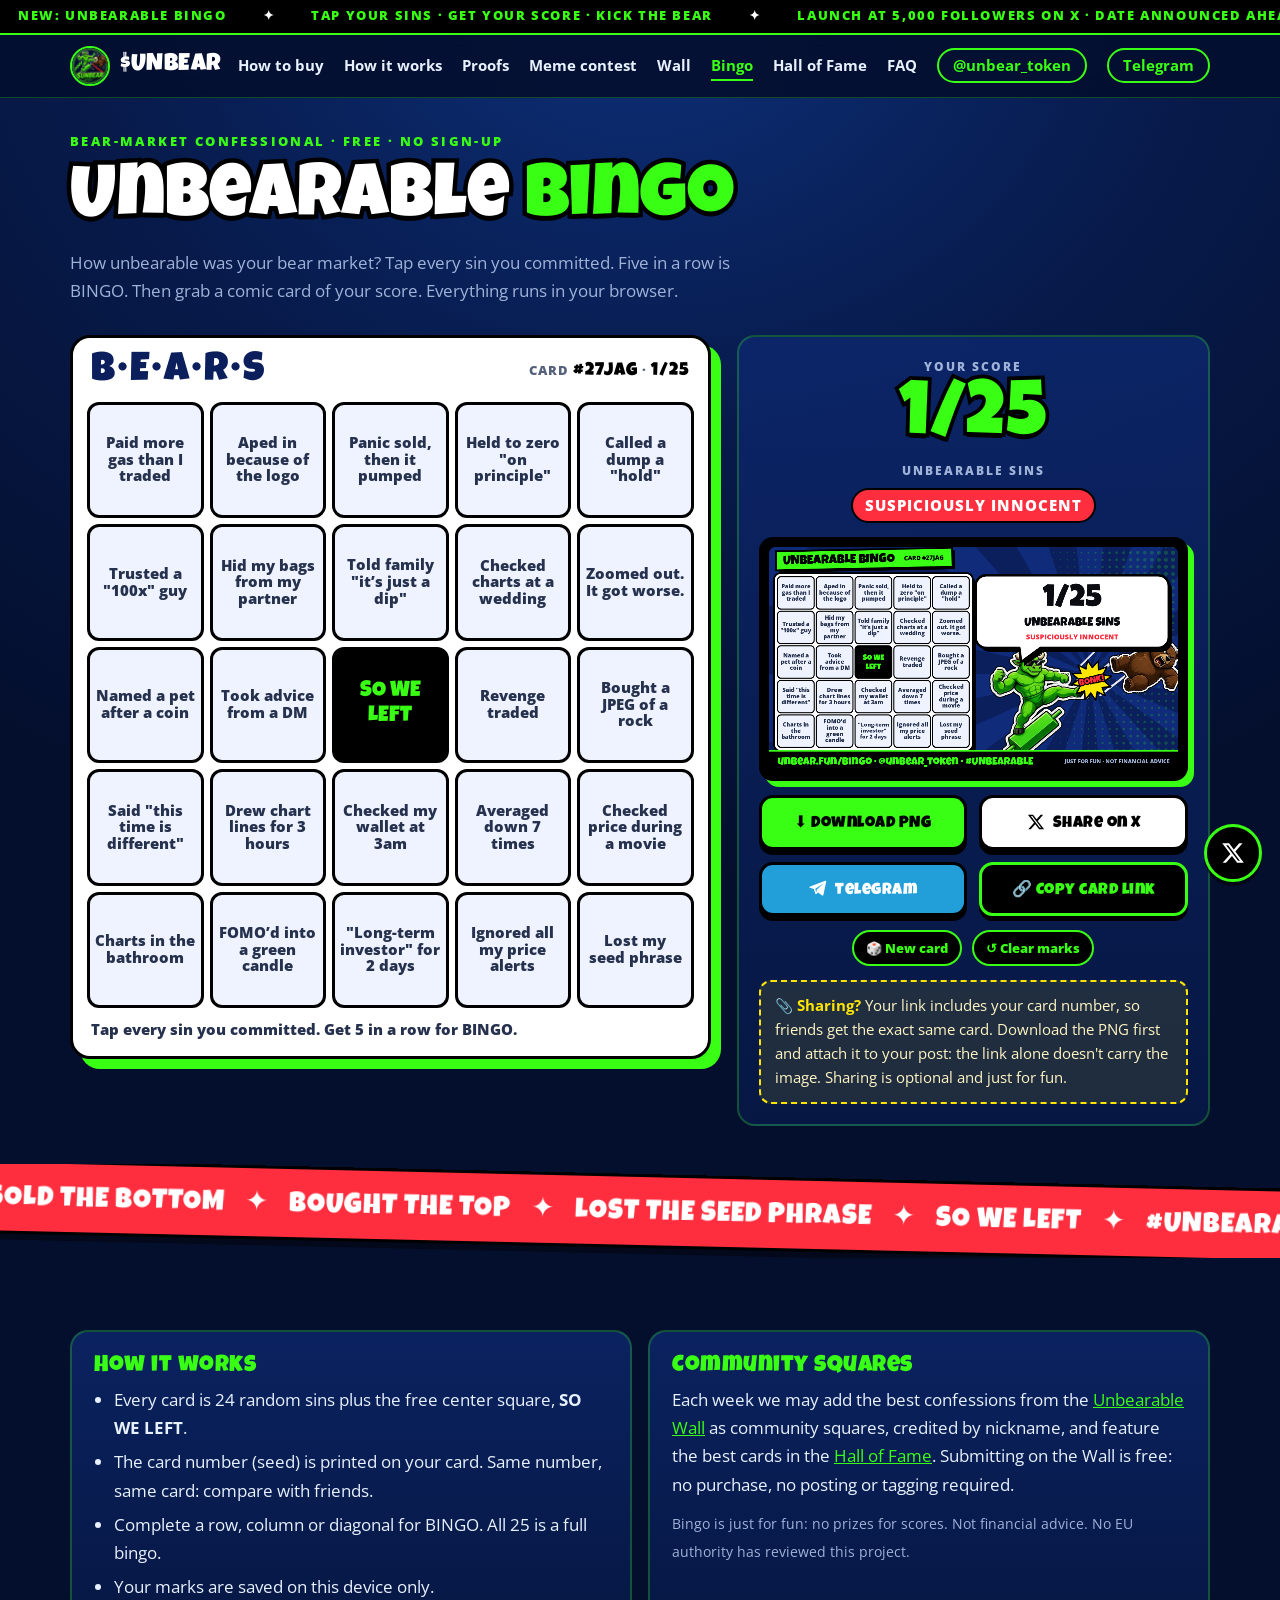
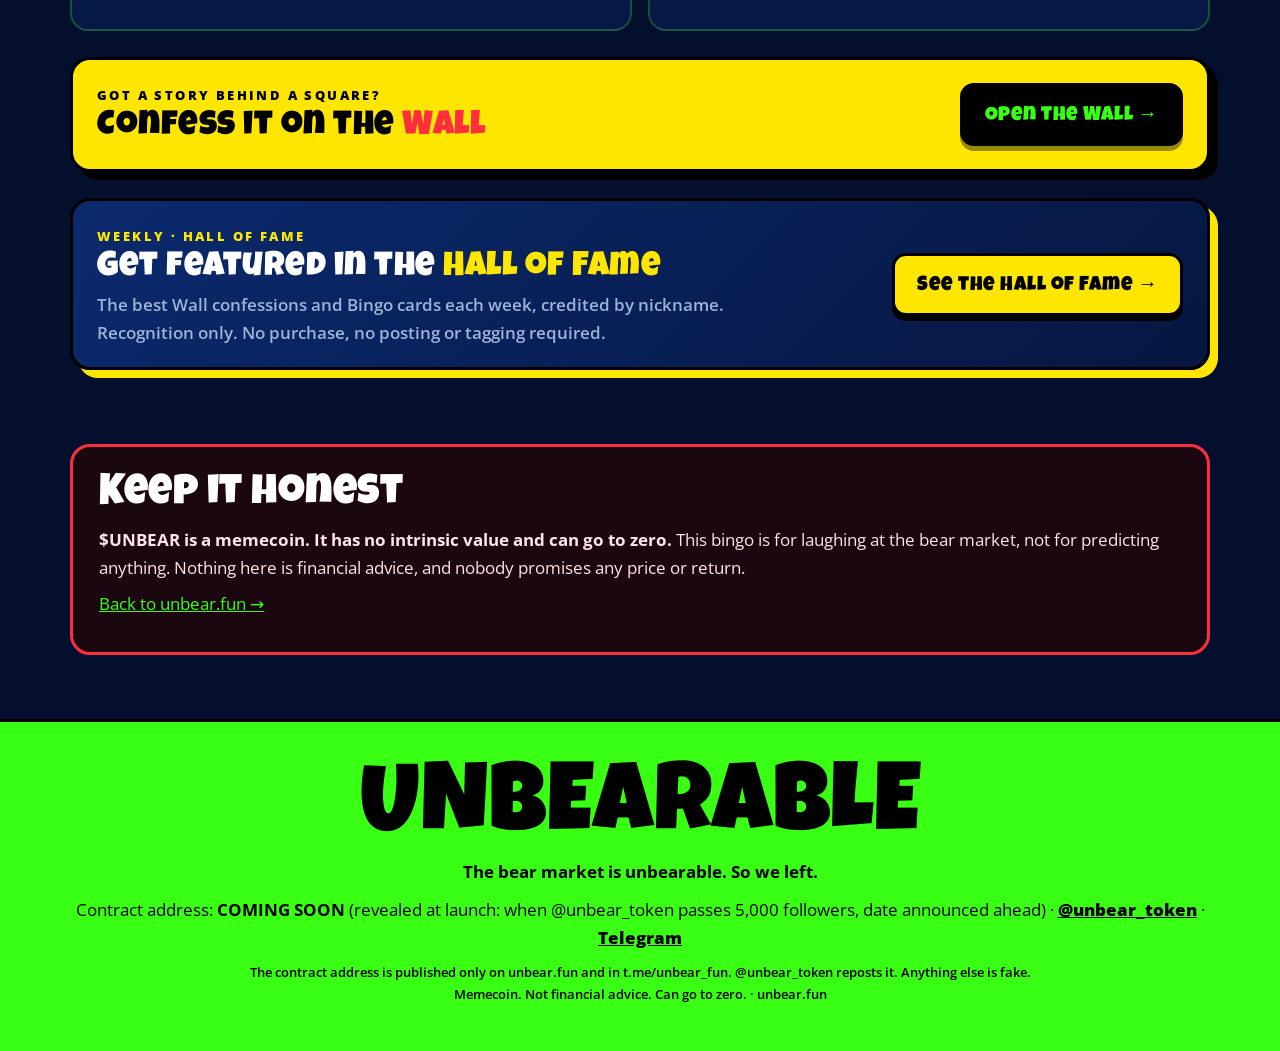
==== commit 31a2ab1f: "Launch rule 9 Oct 2026: fixed 20 Oct launch cancelled; launch once @unbear_token passes 5,000 follow" ====
--- a/bingo.html
+++ b/bingo.html
@@ -36,8 +36,8 @@
 <a class="skip" href="#main">Skip to content</a>
 
 <div class="ticker" aria-label="Announcements">
-  <div><span>New: Unbearable Bingo</span><span>Tap your sins · Get your score · Kick the bear</span><span>Launch Tue 20 Oct 2026 · 20:00 Warsaw time</span><span>Contract only on unbear.fun + in t.me/unbear_fun. @unbear_token reposts it. Anything else is fake.</span><span>Not financial advice</span></div>
-  <div aria-hidden="true"><span>New: Unbearable Bingo</span><span>Tap your sins · Get your score · Kick the bear</span><span>Launch Tue 20 Oct 2026 · 20:00 Warsaw time</span><span>Contract only on unbear.fun + in t.me/unbear_fun. @unbear_token reposts it. Anything else is fake.</span><span>Not financial advice</span></div>
+  <div><span>New: Unbearable Bingo</span><span>Tap your sins · Get your score · Kick the bear</span><span>Launch at 5,000 followers on X · date announced ahead</span><span>Contract only on unbear.fun + in t.me/unbear_fun. @unbear_token reposts it. Anything else is fake.</span><span>Not financial advice</span></div>
+  <div aria-hidden="true"><span>New: Unbearable Bingo</span><span>Tap your sins · Get your score · Kick the bear</span><span>Launch at 5,000 followers on X · date announced ahead</span><span>Contract only on unbear.fun + in t.me/unbear_fun. @unbear_token reposts it. Anything else is fake.</span><span>Not financial advice</span></div>
 </div>
 
 <header class="hdr"><div class="wrap">
@@ -58,7 +58,7 @@
   <a href="https://x.com/unbear_token" target="_blank" rel="noopener"><span>09</span>Follow on X</a>
   <a href="https://t.me/unbear_fun" target="_blank" rel="noopener"><span>10</span>Telegram</a>
   <img class="mbear" src="assets/bear_sticker.webp" alt="" width="420" height="399" loading="lazy">
-  <div class="mfoot">Contract address: <strong style="color:var(--neon)" data-ca-slot="short">COMING SOON</strong> · Tue 20 Oct 2026, 20:00 Warsaw time</div>
+  <div class="mfoot">Contract address: <strong style="color:var(--neon)" data-ca-slot="short">COMING SOON</strong> · launch at 5,000 followers on X</div>
 </nav>
 
 <main id="main">
@@ -131,7 +131,7 @@
 <footer><div class="wrap">
   <div class="big display">UNBEARABLE</div>
   <div style="font-weight:700">The bear market is unbearable. So we left.</div>
-  <div style="margin-top:10px">Contract address: <strong data-ca-slot="full">COMING SOON</strong> <span data-ca-hide>(Tue 20 Oct 2026, 20:00 Warsaw time)</span><span data-ca-hide> · </span><a href="https://x.com/unbear_token" target="_blank" rel="noopener">@unbear_token</a> · <a href="https://t.me/unbear_fun" target="_blank" rel="noopener">Telegram</a></div>
+  <div style="margin-top:10px">Contract address: <strong data-ca-slot="full">COMING SOON</strong> <span data-ca-hide>(revealed at launch: when @unbear_token passes 5,000 followers, date announced ahead)</span><span data-ca-hide> · </span><a href="https://x.com/unbear_token" target="_blank" rel="noopener">@unbear_token</a> · <a href="https://t.me/unbear_fun" target="_blank" rel="noopener">Telegram</a></div>
   <div class="fine">The contract address is published only on unbear.fun and in t.me/unbear_fun. @unbear_token reposts it. Anything else is fake.<br>Memecoin. Not financial advice. Can go to zero. · unbear.fun</div>
 </div></footer>
 
